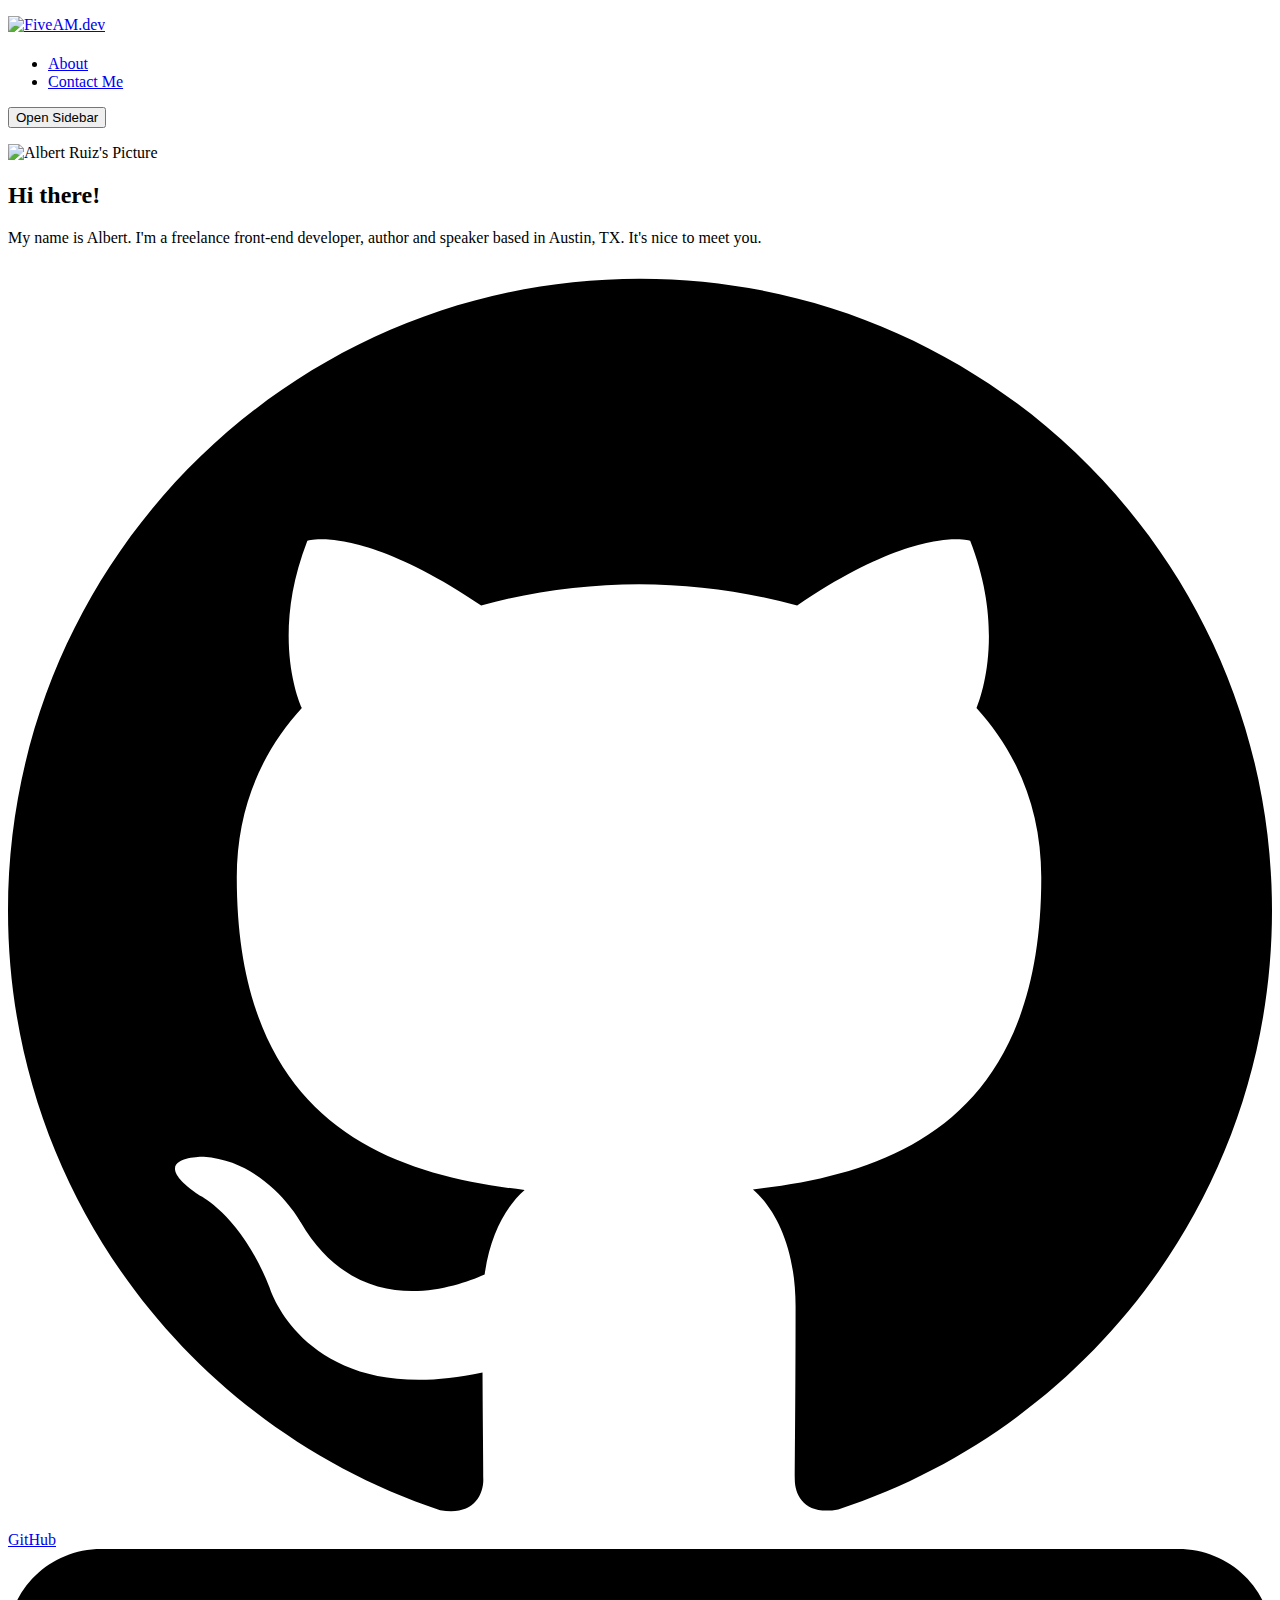
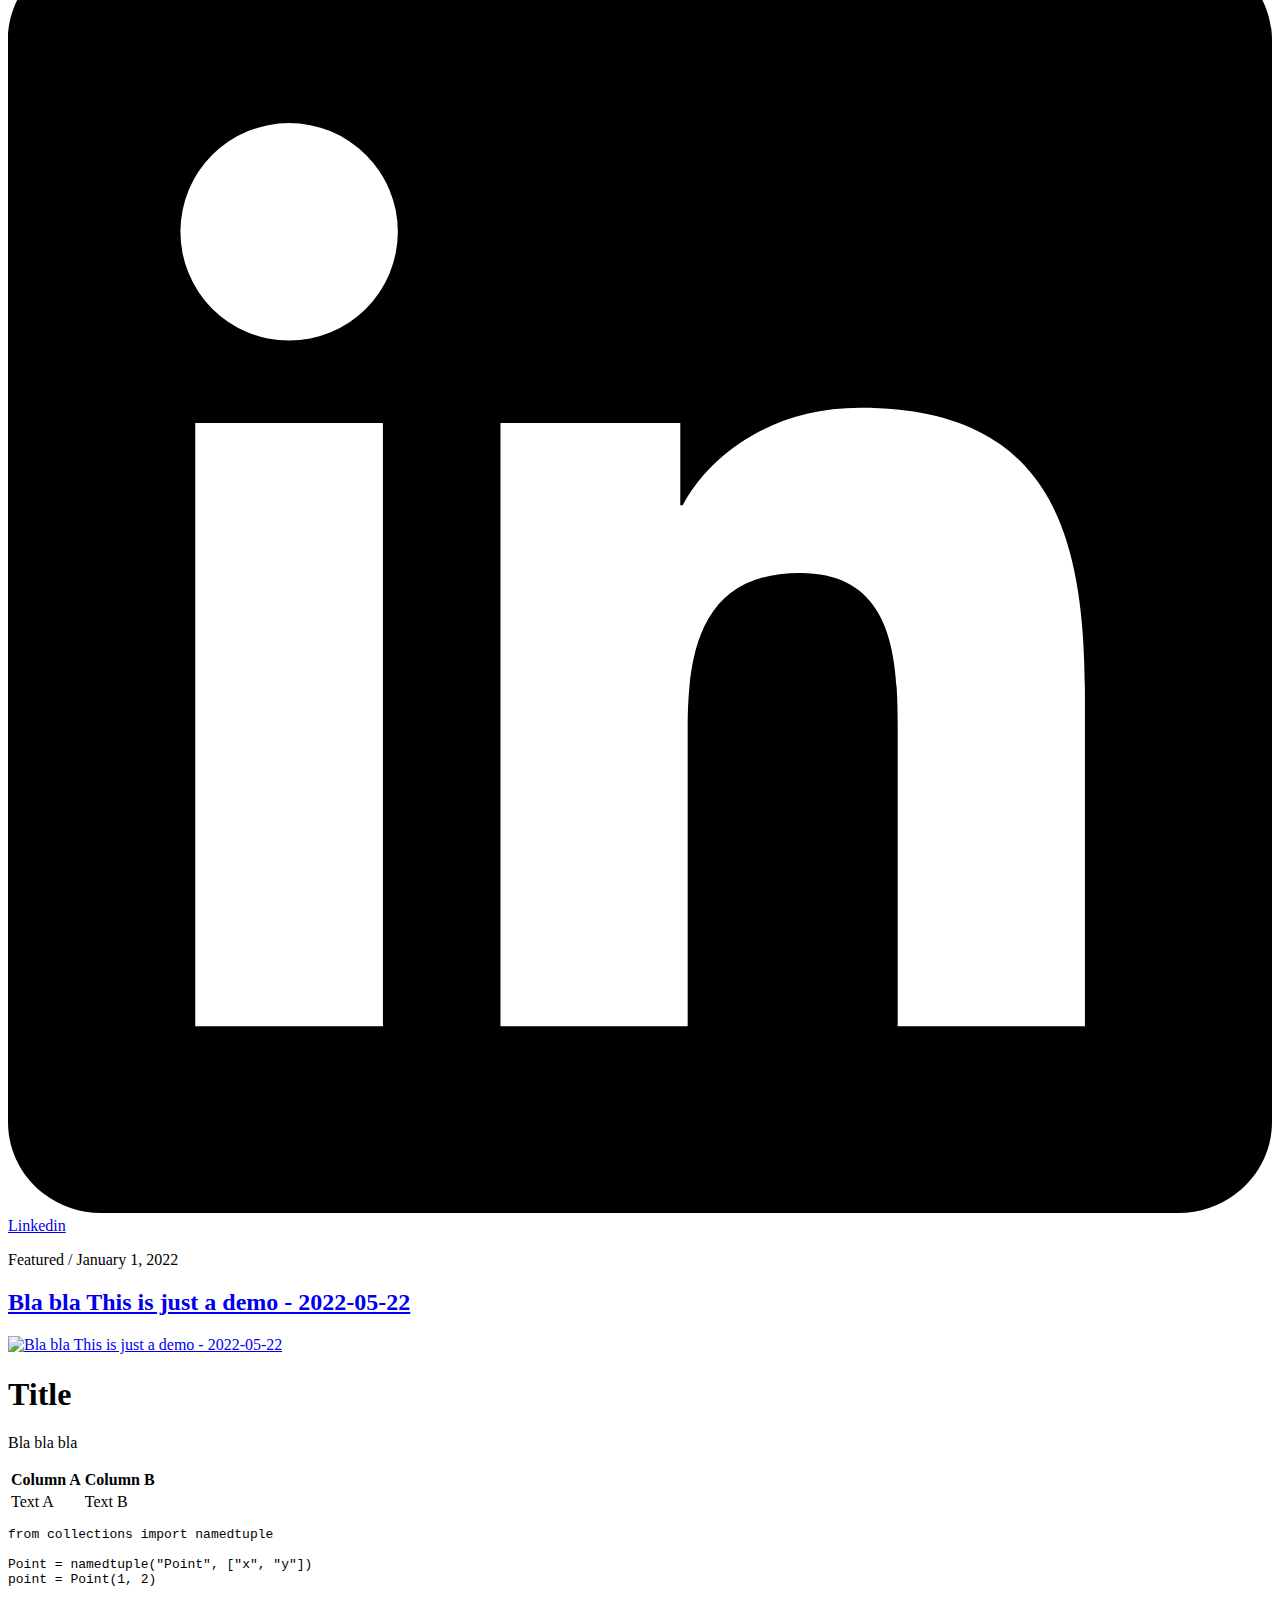
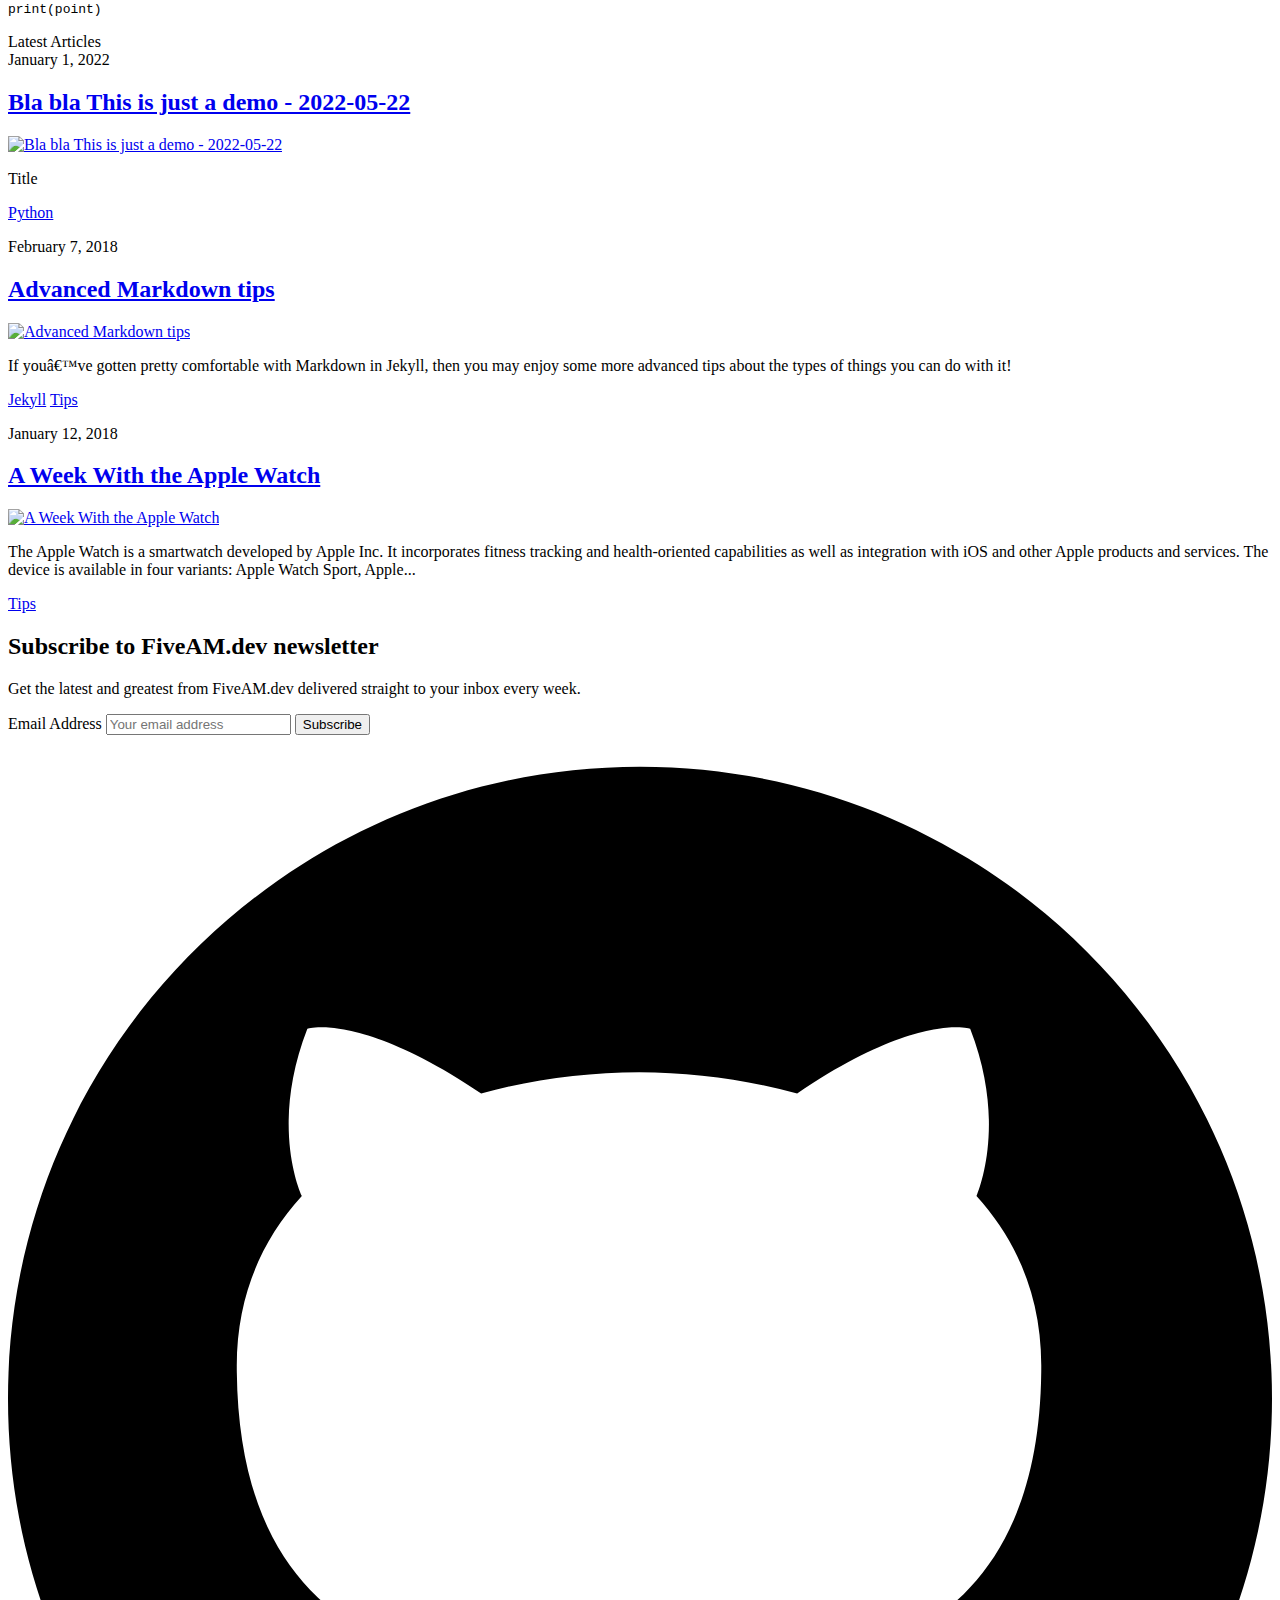
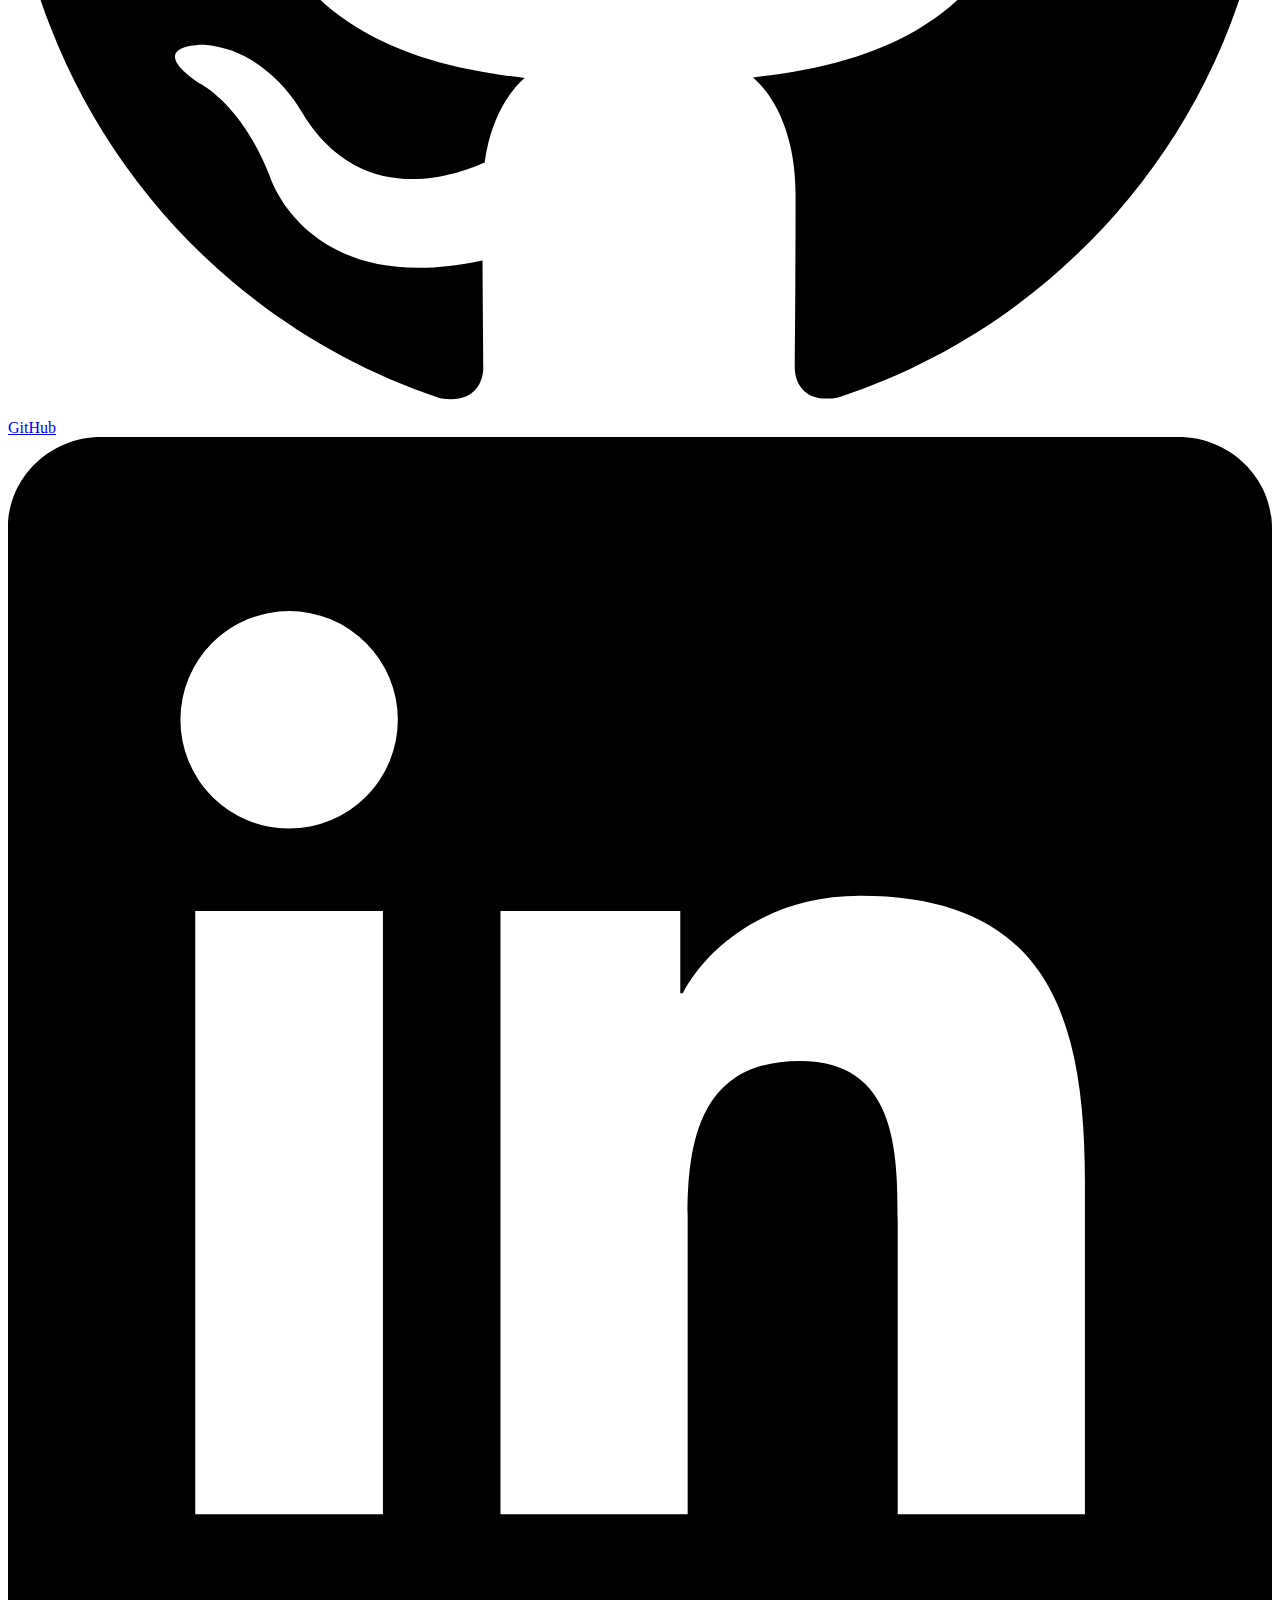
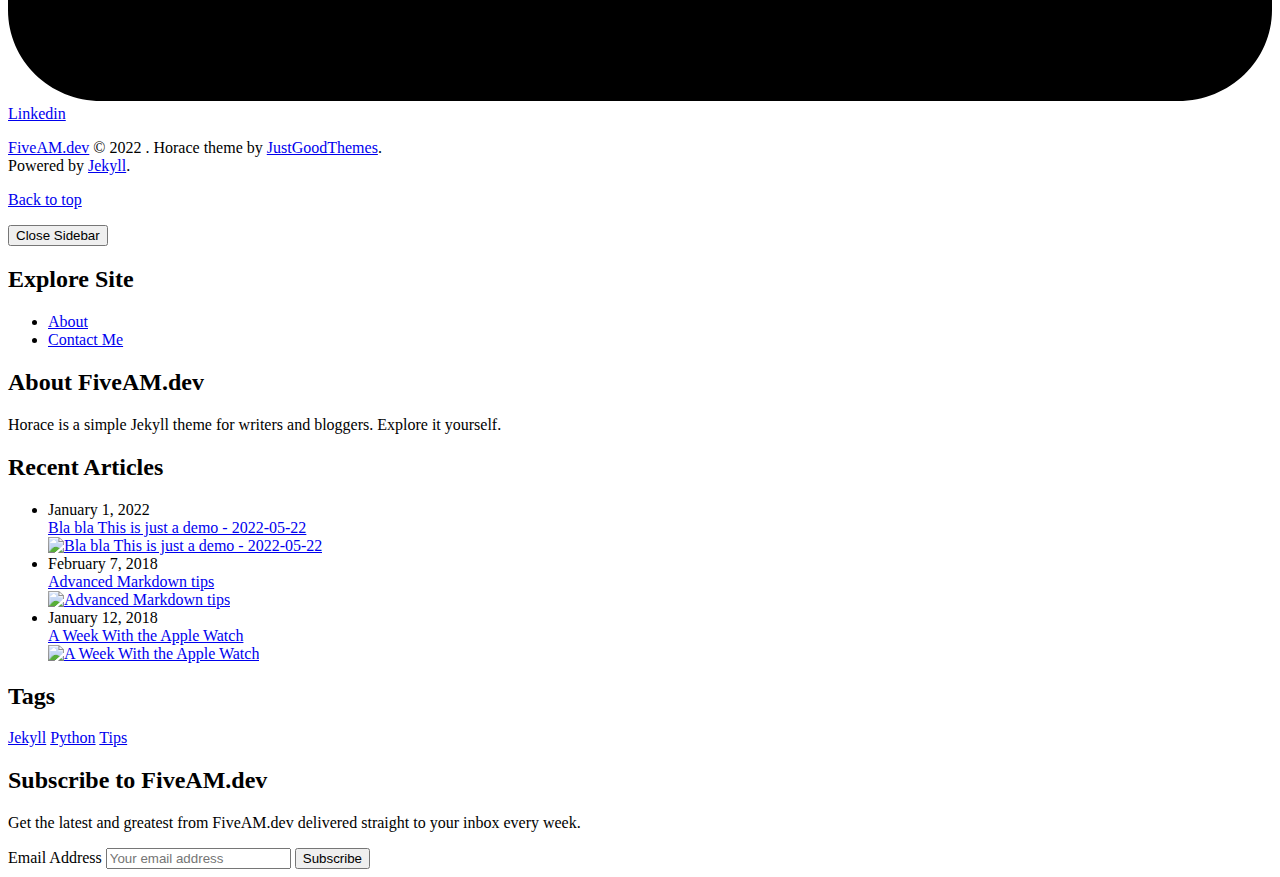
==== index.html @ 67acd9a1 "Init" ====
<!DOCTYPE html>
<html lang="en">
<head>
  <meta name="generator" content="HTML Tidy for HTML5 for Linux version 5.6.0">
  <meta charset="iso-8859-1">
  <meta http-equiv="X-UA-Compatible" content="IE=edge">
  <meta name="viewport" content="width=device-width, initial-scale=1">
  <!-- Begin Jekyll SEO tag v2.8.0 -->
  <title>Home | FiveAM.dev</title>
  <meta name="generator" content="Jekyll v4.2.2">
  <meta property="og:title" content="Home">
  <meta name="author" content="Albert Ruiz">
  <meta property="og:locale" content="en_US">
  <meta name="description" content=
  "Horace is a simple Jekyll theme for writers and bloggers. Explore it yourself.">
  <meta property="og:description" content=
  "Horace is a simple Jekyll theme for writers and bloggers. Explore it yourself.">
  <meta property="og:site_name" content="FiveAM.dev">
  <meta property="og:type" content="website">
  <meta name="twitter:card" content="summary">
  <meta property="twitter:title" content="Home">
  <script type="application/ld+json">
  {"@context":"https://schema.org","@type":"WebSite","author":{"@type":"Person","name":"Albert Ruiz"},"description":"Horace is a simple Jekyll theme for writers and bloggers. Explore it yourself.","headline":"Home","name":"FiveAM.dev","publisher":{"@type":"Organization","logo":{"@type":"ImageObject","url":"/https://albert-rz.github.io/fiveam.dev/assets/images/logo.png"},"name":"Albert Ruiz"},"url":"/https://albert-rz.github.io/fiveam.dev/"}
  </script><!-- End Jekyll SEO tag -->
  <!-- Site Favicon -->
  <link rel="shortcut icon" href=
  "/https://albert-rz.github.io/fiveam.dev/assets/images/favicon.ico" type="image/png">
  <!-- Font Embed Code -->
  <link rel="preconnect" href="https://fonts.googleapis.com">
  <link rel="preconnect" href="https://fonts.gstatic.com" crossorigin="">
  <link href=
  "https://fonts.googleapis.com/css2?family=Karla:ital,wght@0,400;0,700;1,400;1,700&display=swap"
  rel="stylesheet"><!-- CSS Styles -->
  <link href="https://albert-rz.github.io/fiveam.dev//assets/css/style.css" rel="stylesheet">
</head>
<body class="layout-default">
  <div id="page" class="site">
    <div class="hero-wrap">
      <div class="hero-wrap-bg" style=
      "background-image: url(https://albert-rz.github.io/fiveam.dev//assets/images/bc_1.jpg)">
      </div>
      <header id="masthead" class="site-header outer">
        <div class="site-header-inside">
          <div class="site-branding">
            <p class="site-logo"><a href="https://albert-rz.github.io/fiveam.dev//" rel=
            "home"><img src="https://albert-rz.github.io/fiveam.dev//assets/images/logo.png" alt=
            "FiveAM.dev"></a></p>
            <h1 class="site-title screen-reader-text"><a href=
            "https://albert-rz.github.io/fiveam.dev/" rel="home"></a></h1>
          </div><!-- .site-branding -->
          <nav id="main-navigation" class="site-navigation" aria-label="Primary Navigation">
            <ul class="menu">
              <li class="menu-item">
                <a href="/about/">About</a>
              </li>
              <li class="menu-item">
                <a href="/contact/">Contact Me</a>
              </li>
            </ul><button id="sidebar-show" class="sidebar-toggle btn-icon"><span class=
            "screen-reader-text">Open Sidebar</span><span class="icon-more" aria-hidden=
            "true"></span></button>
          </nav><!-- .site-navigation -->
        </div><!-- .site-header-inside -->
      </header><!-- .site-header -->
      <section class="hero outer fadeInDown delay_075s">
        <div class="inner">
          <p class="hero-avatar"><img src=
          "https://albert-rz.github.io/fiveam.dev//assets/images/authorimage.jpg" alt=
          "Albert Ruiz&#39;s Picture" class="avatar"></p>
          <h2 class="hero-title">Hi there!</h2>
          <p class="hero-description">My name is Albert. I&#39;m a freelance front-end developer,
          author and speaker based in Austin, TX. It&#39;s nice to meet you.</p>
          <p class="social-links"><a href="https://github.com/username" class=
          "btn btn-icon btn-secondary" target="_blank" rel="noopener"><svg viewbox="0 0 24 24"
          xmlns="http://www.w3.org/2000/svg">
          <title>GitHub icon</title>
          <path d=
          "M12 .297c-6.63 0-12 5.373-12 12 0 5.303 3.438 9.8 8.205 11.385.6.113.82-.258.82-.577 0-.285-.01-1.04-.015-2.04-3.338.724-4.042-1.61-4.042-1.61C4.422 18.07 3.633 17.7 3.633 17.7c-1.087-.744.084-.729.084-.729 1.205.084 1.838 1.236 1.838 1.236 1.07 1.835 2.809 1.305 3.495.998.108-.776.417-1.305.76-1.605-2.665-.3-5.466-1.332-5.466-5.93 0-1.31.465-2.38 1.235-3.22-.135-.303-.54-1.523.105-3.176 0 0 1.005-.322 3.3 1.23.96-.267 1.98-.399 3-.405 1.02.006 2.04.138 3 .405 2.28-1.552 3.285-1.23 3.285-1.23.645 1.653.24 2.873.12 3.176.765.84 1.23 1.91 1.23 3.22 0 4.61-2.805 5.625-5.475 5.92.42.36.81 1.096.81 2.22 0 1.606-.015 2.896-.015 3.286 0 .315.21.69.825.57C20.565 22.092 24 17.592 24 12.297c0-6.627-5.373-12-12-12"></path>
          </svg> <span class="screen-reader-text">GitHub</span></a> <a href=
          "https://www.linkedin.com/in/username" class="btn btn-icon btn-secondary" target="_blank"
          rel="noopener"><svg viewbox="0 0 24 24" xmlns="http://www.w3.org/2000/svg">
          <title>LinkedIn icon</title>
          <path d=
          "M20.447 20.452h-3.554v-5.569c0-1.328-.027-3.037-1.852-3.037-1.853 0-2.136 1.445-2.136 2.939v5.667H9.351V9h3.414v1.561h.046c.477-.9 1.637-1.85 3.37-1.85 3.601 0 4.267 2.37 4.267 5.455v6.286zM5.337 7.433a2.062 2.062 0 01-2.063-2.065 2.064 2.064 0 112.063 2.065zm1.782 13.019H3.555V9h3.564v11.452zM22.225 0H1.771C.792 0 0 .774 0 1.729v20.542C0 23.227.792 24 1.771 24h20.451C23.2 24 24 23.227 24 22.271V1.729C24 .774 23.2 0 22.222 0h.003z"></path>
          </svg> <span class="screen-reader-text">Linkedin</span></a></p>
        </div><!-- .inner -->
      </section><!-- .hero -->
    </div><!-- .hero-wrap -->
    <!-- Featured-->
    <div class="featured-posts outer">
      <article class="post-featured inner">
        <header class="post-header">
          <div class="post-meta">
            <span class="featured-badge">Featured</span> / <time class="published" datetime=
            "2022-01-01">January 1, 2022</time>
          </div><!-- .post-meta -->
          <h2 class="post-title"><a href=
          "https://albert-rz.github.io/fiveam.dev//test-jupytext-post" rel="bookmark">Bla bla This
          is just a demo - 2022-05-22</a></h2>
        </header><!-- .post-header -->
        <a href="/https://albert-rz.github.io/fiveam.dev/test-jupytext-post" class=
        "post-thumbnail"><img src=
        "https://albert-rz.github.io/fiveam.dev//assets/images/posts/2018/12.jpg" alt=
        "Bla bla This is just a demo - 2022-05-22"></a>
        <div class="post-content">
          <p></p>
          <h1 id="title">Title</h1>
          <p>Bla bla bla</p>
          <table>
            <thead>
              <tr>
                <th>Column A</th>
                <th>Column B</th>
              </tr>
            </thead>
            <tbody>
              <tr>
                <td>Text A</td>
                <td>Text B</td>
              </tr>
            </tbody>
          </table>
          <div class="language-python highlighter-rouge">
            <div class="highlight">
              <pre class="highlight"><code><span class="kn">from</span> <span class=
              "nn">collections</span> <span class="kn">import</span> <span class=
              "n">namedtuple</span>

<span class="n">Point</span> <span class="o">=</span> <span class="n">namedtuple</span><span class=
"p">(</span><span class="s">&quot;Point&quot;</span><span class="p">,</span> <span class=
"p">[</span><span class="s">&quot;x&quot;</span><span class="p">,</span> <span class=
"s">&quot;y&quot;</span><span class="p">])</span>
<span class="n">point</span> <span class="o">=</span> <span class="n">Point</span><span class=
"p">(</span><span class="mi">1</span><span class="p">,</span> <span class="mi">2</span><span class=
"p">)</span>

<span class="k">print</span><span class="p">(</span><span class="n">point</span><span class=
"p">)</span>
</code></pre>
            </div>
          </div>
          <p></p>
        </div><!-- .post-content -->
      </article><!-- .post -->
    </div><!-- Posts Index -->
    <div class="outer">
      <div class="post-feed-title inner">
        Latest Articles
      </div>
      <div class="post-feed inner-wide">
        <article class="post">
          <header class="post-header">
            <div class="post-meta">
              <time class="published" datetime="2022-01-01">January 1, 2022</time>
            </div><!-- .post-meta -->
            <h2 class="post-title"><a href=
            "/https://albert-rz.github.io/fiveam.dev/test-jupytext-post" rel="bookmark">Bla bla
            This is just a demo - 2022-05-22</a></h2>
          </header><!-- .post-header -->
           <a class="post-thumbnail" href="/test-jupytext-post"><img src=
          "/https://albert-rz.github.io/fiveam.dev/assets/images/posts/2018/12_thumbnail.jpg" alt=
          "Bla bla This is just a demo - 2022-05-22"></a>
          <div class="post-content">
            <p>Title</p>
            <p class="post-tags"><a href=
            'https://albert-rz.github.io/fiveam.dev//tag/python/'>Python</a></p>
          </div><!-- .post-content -->
        </article><!-- .post -->
        <article class="post">
          <header class="post-header">
            <div class="post-meta">
              <time class="published" datetime="2018-02-07">February 7, 2018</time>
            </div><!-- .post-meta -->
            <h2 class="post-title"><a href=
            "/https://albert-rz.github.io/fiveam.dev/advanced-markdown-tips" rel=
            "bookmark">Advanced Markdown tips</a></h2>
          </header><!-- .post-header -->
           <a class="post-thumbnail" href="/advanced-markdown-tips"><img src=
          "/https://albert-rz.github.io/fiveam.dev/assets/images/posts/2018/7_thumbnail.jpg" alt=
          "Advanced Markdown tips"></a>
          <div class="post-content">
            <p>If you�&#8364;&#8482;ve gotten pretty comfortable with Markdown in Jekyll, then you
            may enjoy some more advanced tips about the types of things you can do with it!</p>
            <p class="post-tags"><a href=
            'https://albert-rz.github.io/fiveam.dev//tag/jekyll/'>Jekyll</a> <a href=
            'https://albert-rz.github.io/fiveam.dev//tag/tips/'>Tips</a></p>
          </div><!-- .post-content -->
        </article><!-- .post -->
        <article class="post">
          <header class="post-header">
            <div class="post-meta">
              <time class="published" datetime="2018-01-12">January 12, 2018</time>
            </div><!-- .post-meta -->
            <h2 class="post-title"><a href=
            "/https://albert-rz.github.io/fiveam.dev/a-week-with-the-apple-watch" rel="bookmark">A
            Week With the Apple Watch</a></h2>
          </header><!-- .post-header -->
           <a class="post-thumbnail" href="/a-week-with-the-apple-watch"><img src=
          "/https://albert-rz.github.io/fiveam.dev/assets/images/posts/2018/12_thumbnail.jpg" alt=
          "A Week With the Apple Watch"></a>
          <div class="post-content">
            <p>The Apple Watch is a smartwatch developed by Apple Inc. It incorporates fitness
            tracking and health-oriented capabilities as well as integration with iOS and other
            Apple products and services. The device is available in four variants: Apple Watch
            Sport, Apple...</p>
            <p class="post-tags"><a href=
            'https://albert-rz.github.io/fiveam.dev//tag/tips/'>Tips</a></p>
          </div><!-- .post-content -->
        </article><!-- .post -->
      </div>
    </div><!-- Pagination-->
    <section class="newsletter-box inner-wide">
      <div class="inner">
        <h2 class="newsletter-box-title">Subscribe to FiveAM.dev newsletter</h2>
        <p>Get the latest and greatest from FiveAM.dev delivered straight to your inbox every
        week.</p><!-- Begin MailChimp Signup Form -->
        <div id="mc_embed_signup">
          <form action=
          "//justgoodthemes.us3.list-manage.com/subscribe/post?u=78f1bab16028354caeb23aecd&amp;id=4a7330d117"
          method="post" id="mc-embedded-subscribe-form" name="mc-embedded-subscribe-form" class=
          "validate gh-subscribe-form" target="_blank" novalidate="">
            <label for="mce-EMAIL" class="screen-reader-text">Email Address</label> <input type=
            "email" value="" name="EMAIL" class="required email subscribe-email" id="mce-EMAIL"
            placeholder="Your email address"> <input type="submit" value="Subscribe" name=
            "subscribe" id="mc-embedded-subscribe" class="button">
          </form>
        </div><!--End mc_embed_signup-->
      </div><!-- .inner -->
    </section><!-- .widget -->
    <footer id="colophon" class="site-footer outer">
      <div class="site-footer-inside">
        <p class="social-links"><a href="https://github.com/username" class=
        "btn btn-icon btn-secondary" target="_blank" rel="noopener"><svg viewbox="0 0 24 24" xmlns=
        "http://www.w3.org/2000/svg">
        <title>GitHub icon</title>
        <path d=
        "M12 .297c-6.63 0-12 5.373-12 12 0 5.303 3.438 9.8 8.205 11.385.6.113.82-.258.82-.577 0-.285-.01-1.04-.015-2.04-3.338.724-4.042-1.61-4.042-1.61C4.422 18.07 3.633 17.7 3.633 17.7c-1.087-.744.084-.729.084-.729 1.205.084 1.838 1.236 1.838 1.236 1.07 1.835 2.809 1.305 3.495.998.108-.776.417-1.305.76-1.605-2.665-.3-5.466-1.332-5.466-5.93 0-1.31.465-2.38 1.235-3.22-.135-.303-.54-1.523.105-3.176 0 0 1.005-.322 3.3 1.23.96-.267 1.98-.399 3-.405 1.02.006 2.04.138 3 .405 2.28-1.552 3.285-1.23 3.285-1.23.645 1.653.24 2.873.12 3.176.765.84 1.23 1.91 1.23 3.22 0 4.61-2.805 5.625-5.475 5.92.42.36.81 1.096.81 2.22 0 1.606-.015 2.896-.015 3.286 0 .315.21.69.825.57C20.565 22.092 24 17.592 24 12.297c0-6.627-5.373-12-12-12"></path>
        </svg> <span class="screen-reader-text">GitHub</span></a> <a href=
        "https://www.linkedin.com/in/username" class="btn btn-icon btn-secondary" target="_blank"
        rel="noopener"><svg viewbox="0 0 24 24" xmlns="http://www.w3.org/2000/svg">
        <title>LinkedIn icon</title>
        <path d=
        "M20.447 20.452h-3.554v-5.569c0-1.328-.027-3.037-1.852-3.037-1.853 0-2.136 1.445-2.136 2.939v5.667H9.351V9h3.414v1.561h.046c.477-.9 1.637-1.85 3.37-1.85 3.601 0 4.267 2.37 4.267 5.455v6.286zM5.337 7.433a2.062 2.062 0 01-2.063-2.065 2.064 2.064 0 112.063 2.065zm1.782 13.019H3.555V9h3.564v11.452zM22.225 0H1.771C.792 0 0 .774 0 1.729v20.542C0 23.227.792 24 1.771 24h20.451C23.2 24 24 23.227 24 22.271V1.729C24 .774 23.2 0 22.222 0h.003z"></path>
        </svg> <span class="screen-reader-text">Linkedin</span></a></p>
        <p class="site-info"><a href="#">FiveAM.dev</a> � 2022 . Horace theme by <a target="_blank"
        href="https://justgoodthemes.com/">JustGoodThemes</a>.<br>
        Powered by <a target="_blank" href="https://jekyllrb.com/">Jekyll</a>.</p>
        <p class="back-to-top"><a id="top-button" class="top-button" href="#page"><span class=
        "icon-arrow-up" aria-hidden="true"></span> <span class="screen-reader-text">Back to
        top</span></a></p>
      </div><!-- .site-footer-inside -->
    </footer><!-- .site-footer -->
  </div><!-- .site -->
  <div id="site-overlay" class="site-overlay"></div>
  <aside id="sidebar" class="sidebar">
    <div class="sidebar-scrollable">
      <div class="sidebar-inside">
        <button id="sidebar-hide" class="sidebar-toggle btn-icon"><span class=
        "screen-reader-text">Close Sidebar</span><span aria-hidden="true" class=
        "icon-close"></span></button>
        <nav id="sidebar-navigation" class="widget site-navigation">
          <h2 class="widget-title">Explore Site</h2>
          <ul class="menu">
            <li class="menu-item">
              <a href="/about/">About</a>
            </li>
            <li class="menu-item">
              <a href="/contact/">Contact Me</a>
            </li>
          </ul>
        </nav>
        <section class="widget widget-text">
          <h2 class="widget-title">About FiveAM.dev</h2>
          <p>Horace is a simple Jekyll theme for writers and bloggers. Explore it yourself.</p>
        </section>
        <section class="widget widget-recent-posts">
          <h2 class="widget-title">Recent Articles</h2>
          <ul>
            <li>
              <div class="post-header">
                <div class="post-meta">
                  <time class="published" datetime="??">January 1, 2022</time>
                </div>
                <div class="post-title">
                  <a href="/https://albert-rz.github.io/fiveam.dev/test-jupytext-post">Bla bla This
                  is just a demo - 2022-05-22</a>
                </div>
              </div><a class="post-thumbnail" href="/test-jupytext-post"><img src=
              "/https://albert-rz.github.io/fiveam.dev/assets/images/posts/2018/12_thumbnail.jpg"
              alt="Bla bla This is just a demo - 2022-05-22"></a>
            </li>
            <li>
              <div class="post-header">
                <div class="post-meta">
                  <time class="published" datetime="??">February 7, 2018</time>
                </div>
                <div class="post-title">
                  <a href="/https://albert-rz.github.io/fiveam.dev/advanced-markdown-tips">Advanced
                  Markdown tips</a>
                </div>
              </div><a class="post-thumbnail" href="/advanced-markdown-tips"><img src=
              "/https://albert-rz.github.io/fiveam.dev/assets/images/posts/2018/7_thumbnail.jpg"
              alt="Advanced Markdown tips"></a>
            </li>
            <li>
              <div class="post-header">
                <div class="post-meta">
                  <time class="published" datetime="??">January 12, 2018</time>
                </div>
                <div class="post-title">
                  <a href="/https://albert-rz.github.io/fiveam.dev/a-week-with-the-apple-watch">A
                  Week With the Apple Watch</a>
                </div>
              </div><a class="post-thumbnail" href="/a-week-with-the-apple-watch"><img src=
              "/https://albert-rz.github.io/fiveam.dev/assets/images/posts/2018/12_thumbnail.jpg"
              alt="A Week With the Apple Watch"></a>
            </li>
          </ul>
        </section><!-- Create a sorted array of tags -->
        <section class="widget widget-tagcloud">
          <h2 class="widget-title">Tags</h2>
          <div class="tagcloud">
            <a href='tag/jekyll/'>Jekyll</a> <a href='tag/python/'>Python</a> <a href=
            'tag/tips/'>Tips</a>
          </div>
        </section>
        <section class="widget widget-newsletter">
          <div class="inner">
            <h2 class="widget-title">Subscribe to FiveAM.dev</h2>
            <p>Get the latest and greatest from FiveAM.dev delivered straight to your inbox every
            week.</p><!-- Begin MailChimp Signup Form -->
            <div id="mc_embed_signup">
              <form action=
              "//justgoodthemes.us3.list-manage.com/subscribe/post?u=78f1bab16028354caeb23aecd&amp;id=4a7330d117"
              method="post" id="mc-embedded-subscribe-form" name="mc-embedded-subscribe-form"
              class="validate gh-subscribe-form" target="_blank" novalidate="">
                <label for="mce-EMAIL" class="screen-reader-text">Email Address</label>
                <input type="email" value="" name="EMAIL" class="required email subscribe-email"
                id="mce-EMAIL" placeholder="Your email address"> <input type="submit" value=
                "Subscribe" name="subscribe" id="mc-embedded-subscribe" class="button">
              </form>
            </div>
          </div>
        </section>
      </div><!-- .sidebar-inside -->
    </div><!-- .sidebar-scrollable -->
  </aside><!-- .sidebar -->
  <!-- Javascript Assets -->
  <script src="https://albert-rz.github.io/fiveam.dev//assets/js/jquery-3.4.1.min.js"></script> 
  <script src="https://albert-rz.github.io/fiveam.dev//assets/js/plugins.js"></script> 
  <script src="https://albert-rz.github.io/fiveam.dev//assets/js/custom.js"></script>
</body>
</html>
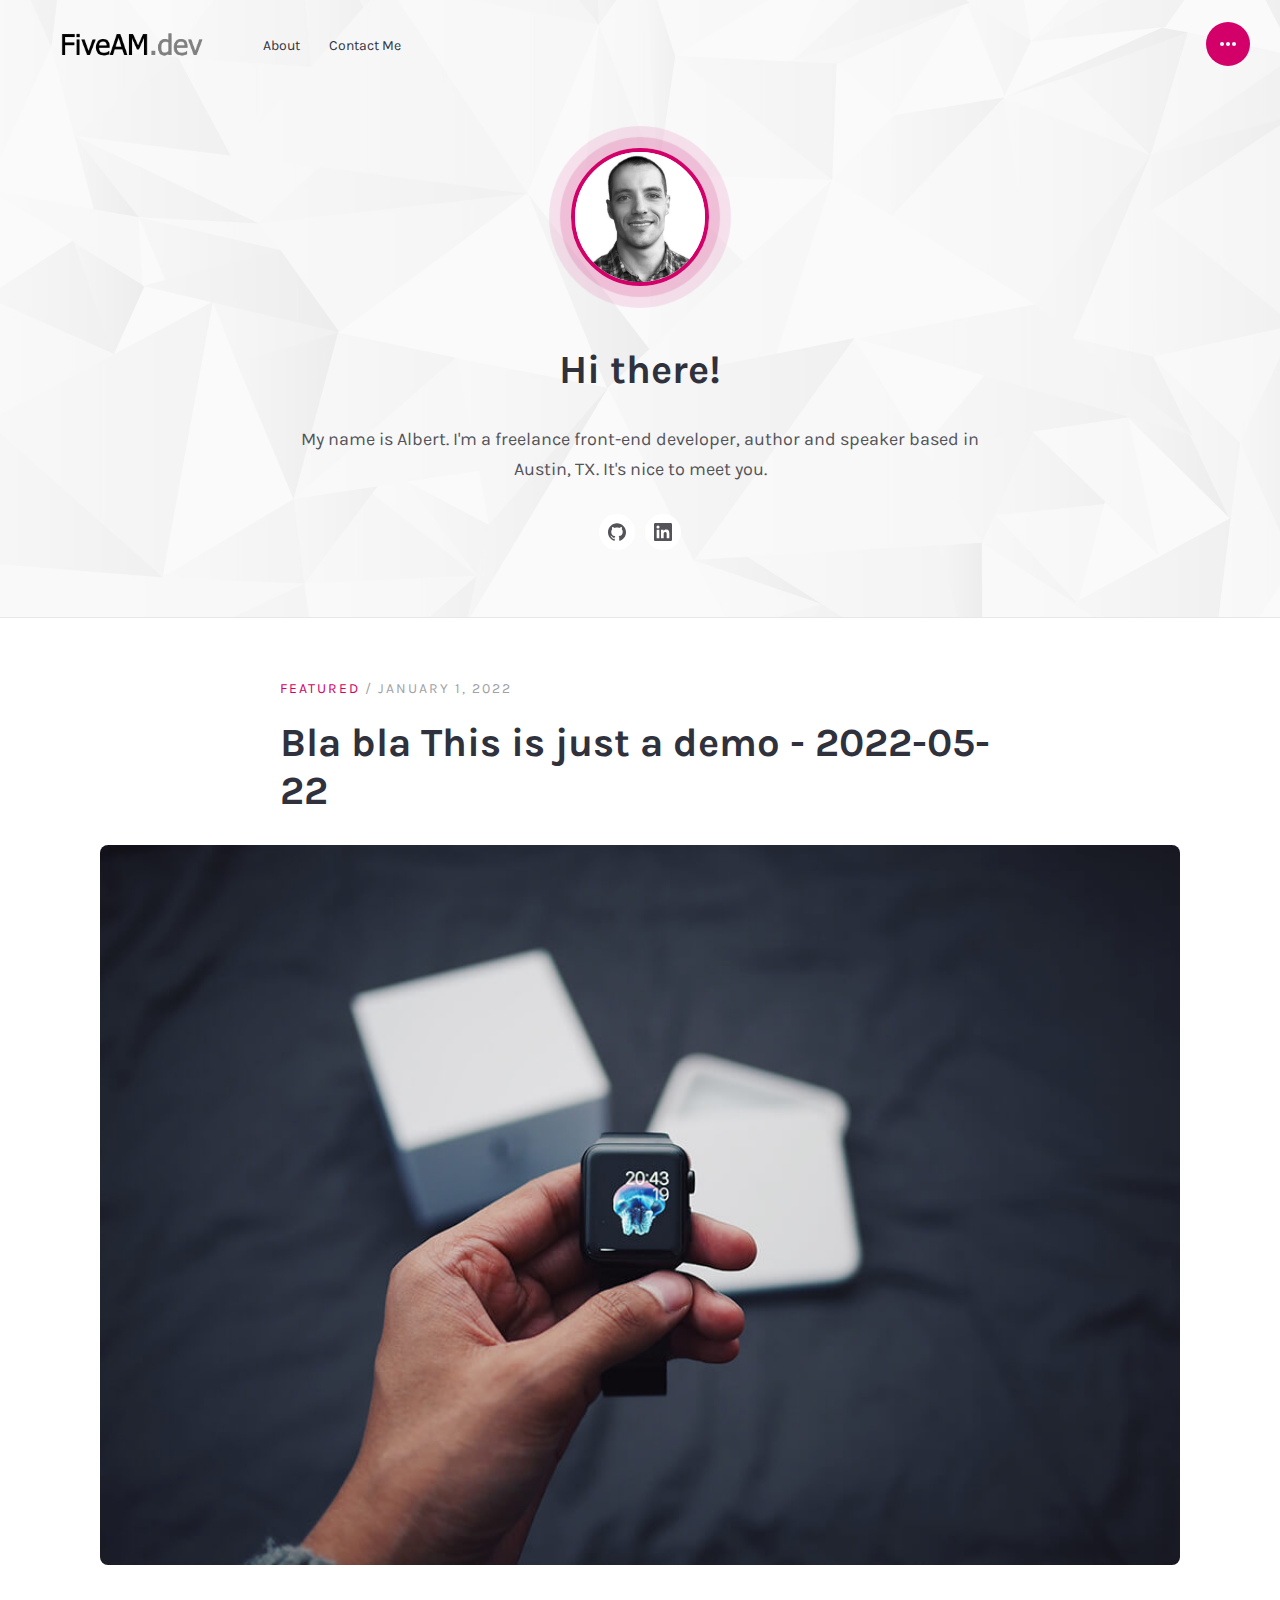
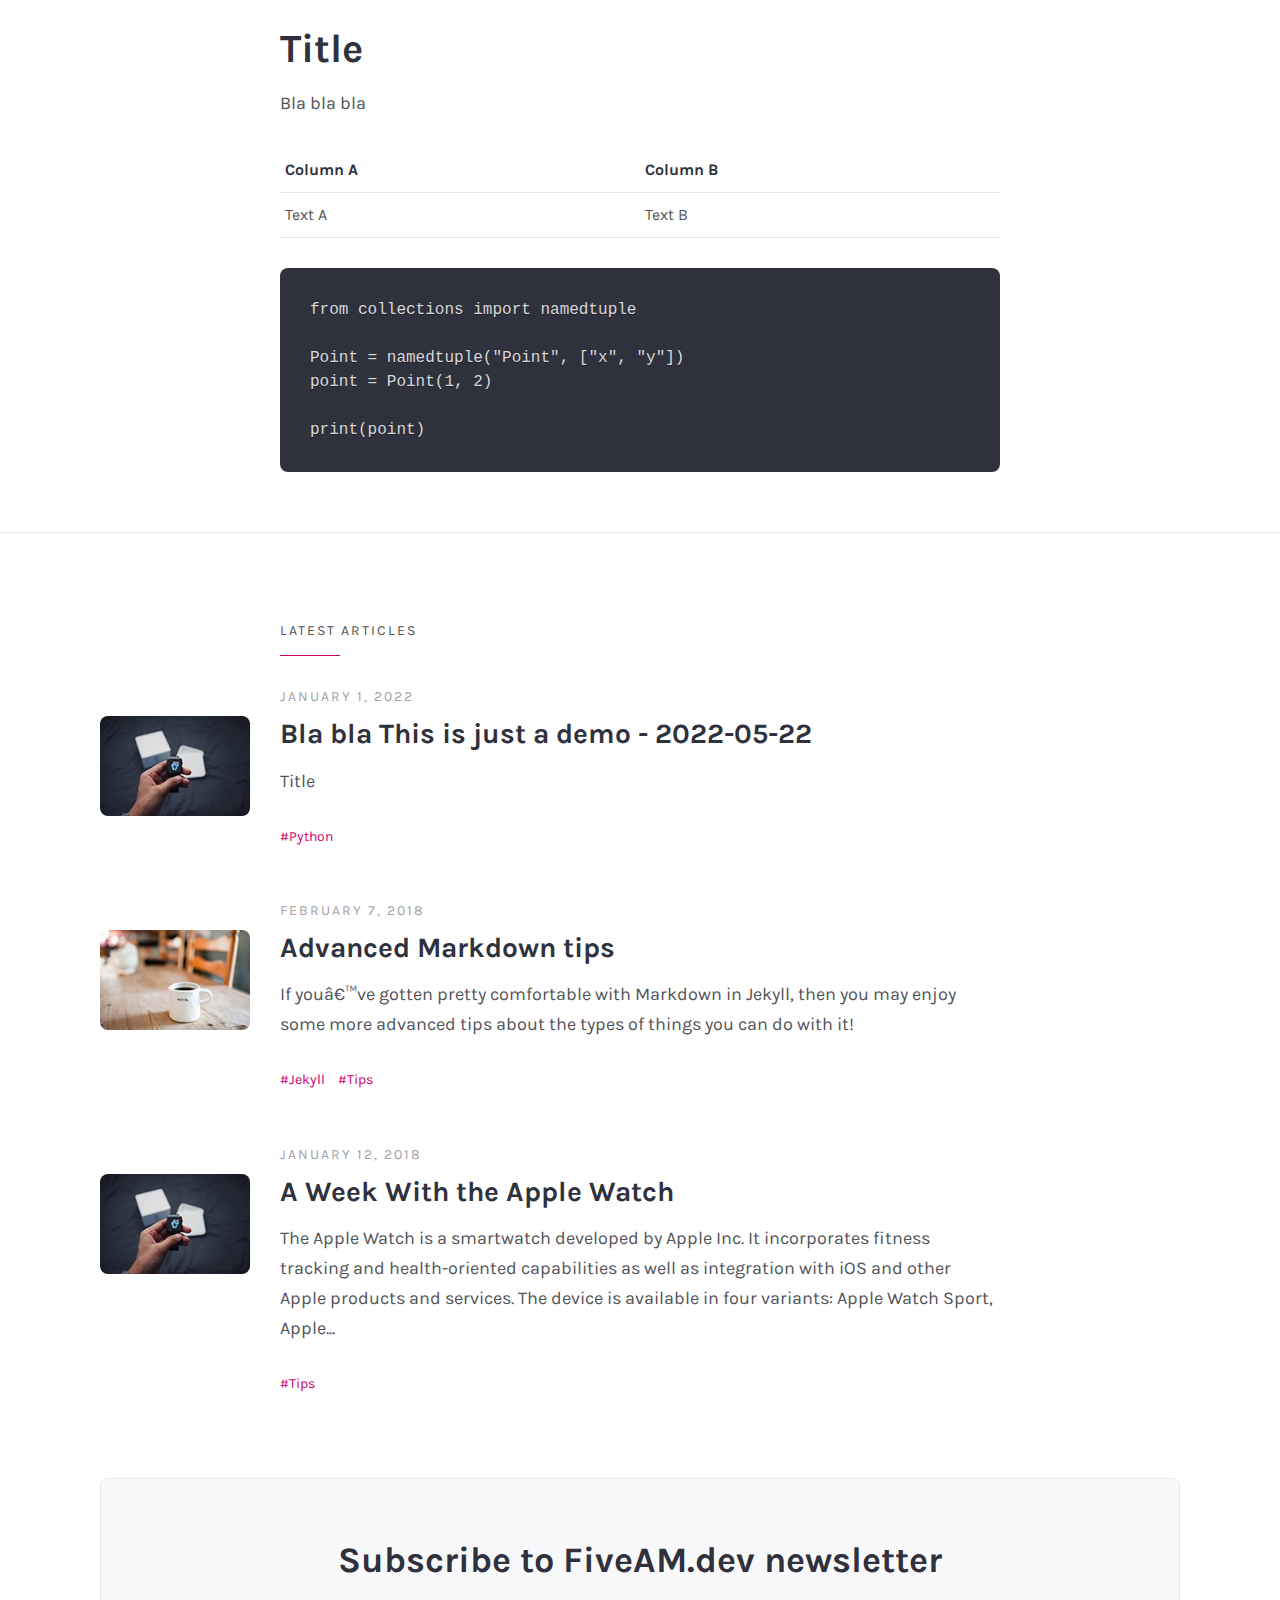
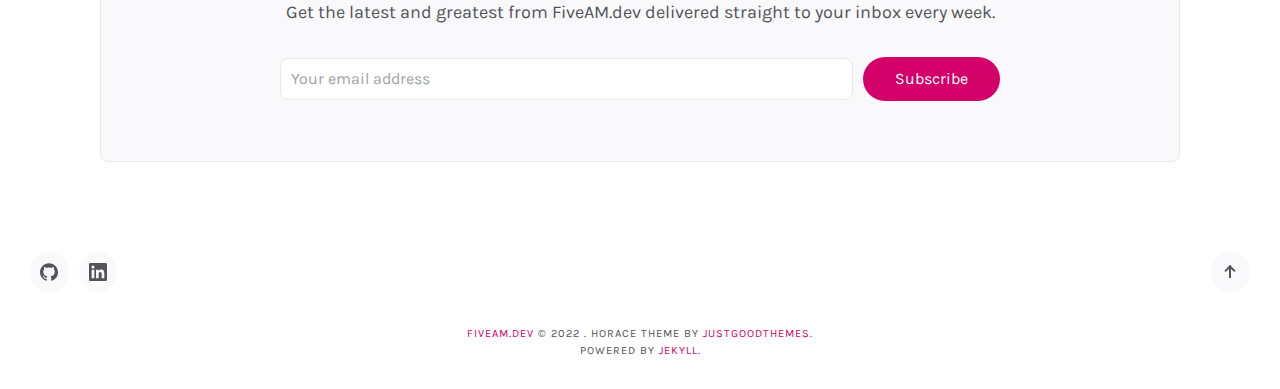
==== commit efb2a08d: "Init" ====
--- a/index.html
+++ b/index.html
@@ -20,33 +20,28 @@
   <meta name="twitter:card" content="summary">
   <meta property="twitter:title" content="Home">
   <script type="application/ld+json">
-  {"@context":"https://schema.org","@type":"WebSite","author":{"@type":"Person","name":"Albert Ruiz"},"description":"Horace is a simple Jekyll theme for writers and bloggers. Explore it yourself.","headline":"Home","name":"FiveAM.dev","publisher":{"@type":"Organization","logo":{"@type":"ImageObject","url":"/https://albert-rz.github.io/fiveam.dev/assets/images/logo.png"},"name":"Albert Ruiz"},"url":"/https://albert-rz.github.io/fiveam.dev/"}
+  {"@context":"https://schema.org","@type":"WebSite","author":{"@type":"Person","name":"Albert Ruiz"},"description":"Horace is a simple Jekyll theme for writers and bloggers. Explore it yourself.","headline":"Home","name":"FiveAM.dev","publisher":{"@type":"Organization","logo":{"@type":"ImageObject","url":"/assets/images/logo.png"},"name":"Albert Ruiz"},"url":"/"}
   </script><!-- End Jekyll SEO tag -->
   <!-- Site Favicon -->
-  <link rel="shortcut icon" href=
-  "/https://albert-rz.github.io/fiveam.dev/assets/images/favicon.ico" type="image/png">
+  <link rel="shortcut icon" href="/assets/images/favicon.ico" type="image/png">
   <!-- Font Embed Code -->
   <link rel="preconnect" href="https://fonts.googleapis.com">
   <link rel="preconnect" href="https://fonts.gstatic.com" crossorigin="">
   <link href=
   "https://fonts.googleapis.com/css2?family=Karla:ital,wght@0,400;0,700;1,400;1,700&display=swap"
   rel="stylesheet"><!-- CSS Styles -->
-  <link href="https://albert-rz.github.io/fiveam.dev//assets/css/style.css" rel="stylesheet">
+  <link href="/assets/css/style.css" rel="stylesheet">
 </head>
 <body class="layout-default">
   <div id="page" class="site">
     <div class="hero-wrap">
-      <div class="hero-wrap-bg" style=
-      "background-image: url(https://albert-rz.github.io/fiveam.dev//assets/images/bc_1.jpg)">
-      </div>
+      <div class="hero-wrap-bg" style="background-image: url(/assets/images/bc_1.jpg)"></div>
       <header id="masthead" class="site-header outer">
         <div class="site-header-inside">
           <div class="site-branding">
-            <p class="site-logo"><a href="https://albert-rz.github.io/fiveam.dev//" rel=
-            "home"><img src="https://albert-rz.github.io/fiveam.dev//assets/images/logo.png" alt=
+            <p class="site-logo"><a href="/" rel="home"><img src="/assets/images/logo.png" alt=
             "FiveAM.dev"></a></p>
-            <h1 class="site-title screen-reader-text"><a href=
-            "https://albert-rz.github.io/fiveam.dev/" rel="home"></a></h1>
+            <h1 class="site-title screen-reader-text"><a href="" rel="home"></a></h1>
           </div><!-- .site-branding -->
           <nav id="main-navigation" class="site-navigation" aria-label="Primary Navigation">
             <ul class="menu">
@@ -64,8 +59,7 @@
       </header><!-- .site-header -->
       <section class="hero outer fadeInDown delay_075s">
         <div class="inner">
-          <p class="hero-avatar"><img src=
-          "https://albert-rz.github.io/fiveam.dev//assets/images/authorimage.jpg" alt=
+          <p class="hero-avatar"><img src="/assets/images/authorimage.jpg" alt=
           "Albert Ruiz&#39;s Picture" class="avatar"></p>
           <h2 class="hero-title">Hi there!</h2>
           <p class="hero-description">My name is Albert. I&#39;m a freelance front-end developer,
@@ -94,14 +88,11 @@
             <span class="featured-badge">Featured</span> / <time class="published" datetime=
             "2022-01-01">January 1, 2022</time>
           </div><!-- .post-meta -->
-          <h2 class="post-title"><a href=
-          "https://albert-rz.github.io/fiveam.dev//test-jupytext-post" rel="bookmark">Bla bla This
-          is just a demo - 2022-05-22</a></h2>
+          <h2 class="post-title"><a href="/test-jupytext-post" rel="bookmark">Bla bla This is just
+          a demo - 2022-05-22</a></h2>
         </header><!-- .post-header -->
-        <a href="/https://albert-rz.github.io/fiveam.dev/test-jupytext-post" class=
-        "post-thumbnail"><img src=
-        "https://albert-rz.github.io/fiveam.dev//assets/images/posts/2018/12.jpg" alt=
-        "Bla bla This is just a demo - 2022-05-22"></a>
+        <a href="/test-jupytext-post" class="post-thumbnail"><img src=
+        "/assets/images/posts/2018/12.jpg" alt="Bla bla This is just a demo - 2022-05-22"></a>
         <div class="post-content">
           <p></p>
           <h1 id="title">Title</h1>
@@ -153,17 +144,15 @@
             <div class="post-meta">
               <time class="published" datetime="2022-01-01">January 1, 2022</time>
             </div><!-- .post-meta -->
-            <h2 class="post-title"><a href=
-            "/https://albert-rz.github.io/fiveam.dev/test-jupytext-post" rel="bookmark">Bla bla
-            This is just a demo - 2022-05-22</a></h2>
+            <h2 class="post-title"><a href="/test-jupytext-post" rel="bookmark">Bla bla This is
+            just a demo - 2022-05-22</a></h2>
           </header><!-- .post-header -->
            <a class="post-thumbnail" href="/test-jupytext-post"><img src=
-          "/https://albert-rz.github.io/fiveam.dev/assets/images/posts/2018/12_thumbnail.jpg" alt=
+          "/assets/images/posts/2018/12_thumbnail.jpg" alt=
           "Bla bla This is just a demo - 2022-05-22"></a>
           <div class="post-content">
             <p>Title</p>
-            <p class="post-tags"><a href=
-            'https://albert-rz.github.io/fiveam.dev//tag/python/'>Python</a></p>
+            <p class="post-tags"><a href='/tag/python/'>Python</a></p>
           </div><!-- .post-content -->
         </article><!-- .post -->
         <article class="post">
@@ -171,19 +160,16 @@
             <div class="post-meta">
               <time class="published" datetime="2018-02-07">February 7, 2018</time>
             </div><!-- .post-meta -->
-            <h2 class="post-title"><a href=
-            "/https://albert-rz.github.io/fiveam.dev/advanced-markdown-tips" rel=
-            "bookmark">Advanced Markdown tips</a></h2>
+            <h2 class="post-title"><a href="/advanced-markdown-tips" rel="bookmark">Advanced
+            Markdown tips</a></h2>
           </header><!-- .post-header -->
            <a class="post-thumbnail" href="/advanced-markdown-tips"><img src=
-          "/https://albert-rz.github.io/fiveam.dev/assets/images/posts/2018/7_thumbnail.jpg" alt=
-          "Advanced Markdown tips"></a>
+          "/assets/images/posts/2018/7_thumbnail.jpg" alt="Advanced Markdown tips"></a>
           <div class="post-content">
             <p>If you�&#8364;&#8482;ve gotten pretty comfortable with Markdown in Jekyll, then you
             may enjoy some more advanced tips about the types of things you can do with it!</p>
-            <p class="post-tags"><a href=
-            'https://albert-rz.github.io/fiveam.dev//tag/jekyll/'>Jekyll</a> <a href=
-            'https://albert-rz.github.io/fiveam.dev//tag/tips/'>Tips</a></p>
+            <p class="post-tags"><a href='/tag/jekyll/'>Jekyll</a> <a href=
+            '/tag/tips/'>Tips</a></p>
           </div><!-- .post-content -->
         </article><!-- .post -->
         <article class="post">
@@ -191,20 +177,17 @@
             <div class="post-meta">
               <time class="published" datetime="2018-01-12">January 12, 2018</time>
             </div><!-- .post-meta -->
-            <h2 class="post-title"><a href=
-            "/https://albert-rz.github.io/fiveam.dev/a-week-with-the-apple-watch" rel="bookmark">A
-            Week With the Apple Watch</a></h2>
+            <h2 class="post-title"><a href="/a-week-with-the-apple-watch" rel="bookmark">A Week
+            With the Apple Watch</a></h2>
           </header><!-- .post-header -->
            <a class="post-thumbnail" href="/a-week-with-the-apple-watch"><img src=
-          "/https://albert-rz.github.io/fiveam.dev/assets/images/posts/2018/12_thumbnail.jpg" alt=
-          "A Week With the Apple Watch"></a>
+          "/assets/images/posts/2018/12_thumbnail.jpg" alt="A Week With the Apple Watch"></a>
           <div class="post-content">
             <p>The Apple Watch is a smartwatch developed by Apple Inc. It incorporates fitness
             tracking and health-oriented capabilities as well as integration with iOS and other
             Apple products and services. The device is available in four variants: Apple Watch
             Sport, Apple...</p>
-            <p class="post-tags"><a href=
-            'https://albert-rz.github.io/fiveam.dev//tag/tips/'>Tips</a></p>
+            <p class="post-tags"><a href='/tag/tips/'>Tips</a></p>
           </div><!-- .post-content -->
         </article><!-- .post -->
       </div>
@@ -282,12 +265,11 @@
                   <time class="published" datetime="??">January 1, 2022</time>
                 </div>
                 <div class="post-title">
-                  <a href="/https://albert-rz.github.io/fiveam.dev/test-jupytext-post">Bla bla This
-                  is just a demo - 2022-05-22</a>
+                  <a href="/test-jupytext-post">Bla bla This is just a demo - 2022-05-22</a>
                 </div>
               </div><a class="post-thumbnail" href="/test-jupytext-post"><img src=
-              "/https://albert-rz.github.io/fiveam.dev/assets/images/posts/2018/12_thumbnail.jpg"
-              alt="Bla bla This is just a demo - 2022-05-22"></a>
+              "/assets/images/posts/2018/12_thumbnail.jpg" alt=
+              "Bla bla This is just a demo - 2022-05-22"></a>
             </li>
             <li>
               <div class="post-header">
@@ -295,12 +277,10 @@
                   <time class="published" datetime="??">February 7, 2018</time>
                 </div>
                 <div class="post-title">
-                  <a href="/https://albert-rz.github.io/fiveam.dev/advanced-markdown-tips">Advanced
-                  Markdown tips</a>
+                  <a href="/advanced-markdown-tips">Advanced Markdown tips</a>
                 </div>
               </div><a class="post-thumbnail" href="/advanced-markdown-tips"><img src=
-              "/https://albert-rz.github.io/fiveam.dev/assets/images/posts/2018/7_thumbnail.jpg"
-              alt="Advanced Markdown tips"></a>
+              "/assets/images/posts/2018/7_thumbnail.jpg" alt="Advanced Markdown tips"></a>
             </li>
             <li>
               <div class="post-header">
@@ -308,12 +288,10 @@
                   <time class="published" datetime="??">January 12, 2018</time>
                 </div>
                 <div class="post-title">
-                  <a href="/https://albert-rz.github.io/fiveam.dev/a-week-with-the-apple-watch">A
-                  Week With the Apple Watch</a>
+                  <a href="/a-week-with-the-apple-watch">A Week With the Apple Watch</a>
                 </div>
               </div><a class="post-thumbnail" href="/a-week-with-the-apple-watch"><img src=
-              "/https://albert-rz.github.io/fiveam.dev/assets/images/posts/2018/12_thumbnail.jpg"
-              alt="A Week With the Apple Watch"></a>
+              "/assets/images/posts/2018/12_thumbnail.jpg" alt="A Week With the Apple Watch"></a>
             </li>
           </ul>
         </section><!-- Create a sorted array of tags -->
@@ -346,8 +324,8 @@
     </div><!-- .sidebar-scrollable -->
   </aside><!-- .sidebar -->
   <!-- Javascript Assets -->
-  <script src="https://albert-rz.github.io/fiveam.dev//assets/js/jquery-3.4.1.min.js"></script> 
-  <script src="https://albert-rz.github.io/fiveam.dev//assets/js/plugins.js"></script> 
-  <script src="https://albert-rz.github.io/fiveam.dev//assets/js/custom.js"></script>
+  <script src="/assets/js/jquery-3.4.1.min.js"></script> 
+  <script src="/assets/js/plugins.js"></script> 
+  <script src="/assets/js/custom.js"></script>
 </body>
 </html>
--- a/assets/css/style.css
+++ b/assets/css/style.css
@@ -0,0 +1,3 @@
+html{-ms-text-size-adjust:100%;-webkit-text-size-adjust:100%}body{margin:0}article,aside,details,figcaption,figure,footer,header,main,nav,section{display:block}summary{display:list-item}figure{margin:0}pre,code,kbd,samp{font-family:monospace, monospace;font-size:1em}audio,canvas,video{display:inline-block}audio:not([controls]){display:none;height:0}[hidden],template{display:none}a{background-color:transparent;-webkit-text-decoration-skip:objects}a:focus{outline:thin dotted}a:active,a:hover{outline:0}abbr[title]{border-bottom:none;text-decoration:underline;text-decoration:underline dotted}b,strong{font-weight:bold}dfn{font-style:italic}small{font-size:80%}sub,sup{font-size:75%;line-height:0;position:relative;vertical-align:baseline}sub{bottom:-0.25em}sup{top:-0.5em}img{border:0;vertical-align:middle}svg:not(:root){overflow:hidden}blockquote,q{quotes:none}blockquote:before,blockquote:after,q:before,q:after{content:"";content:none}button,input,optgroup,select,textarea{font:inherit;margin:0}button,input{overflow:visible}button,select{text-transform:none}button,html [type="button"],[type="reset"],[type="submit"]{-webkit-appearance:button;cursor:pointer}button[disabled],html input[disabled]{cursor:default}button::-moz-focus-inner,input::-moz-focus-inner{border:0;padding:0}[type="checkbox"],[type="radio"]{box-sizing:border-box;padding:0}[type="number"]::-webkit-inner-spin-button,[type="number"]::-webkit-outer-spin-button{height:auto}[type="search"]{-webkit-appearance:textfield;outline-offset:-2px}[type="search"]::-webkit-search-cancel-button,[type="search"]::-webkit-search-decoration{-webkit-appearance:none}::-webkit-file-upload-button{-webkit-appearance:button;font:inherit}textarea{overflow:auto}optgroup{font-weight:bold}progress{display:inline-block;vertical-align:baseline}table{border-collapse:collapse;border-spacing:0}html{font-family:"Karla",sans-serif;font-size:112.5%}body{background:#fff;color:#535358;line-height:1.66667}a{color:#d20068;text-decoration:none;-webkit-transition:color .3s ease;transition:color .3s ease}a:hover{color:#2f313d}h1,h2,h3,h4,h5,h6{color:#2f313d;font-weight:bold;line-height:1.2;text-rendering:optimizeLegibility}h1{font-size:2.22222rem;margin:0.75em 0 0.375em}h2{font-size:2rem;margin:0.83333em 0 0.41667em}h3{font-size:1.66667rem;margin:1em 0 0.5em}h4{font-size:1.33333rem;margin:1.25em 0 0.625em}h5{font-size:1.11111rem;margin:1.5em 0 0.75em}h6{font-size:1rem;margin:1.66667em 0 0.83333em}h1:first-child,h2:first-child,h3:first-child,h4:first-child,h5:first-child,h6:first-child{margin-top:0}p{margin:0 0 1.66667em}address{font-style:italic;margin:0 0 1.66667em}mark,ins{background:#fffac4;color:#535358;padding:0 3px;text-decoration:none}code{font-size:0.88889rem;padding:1px 3px}pre{background:#2f313d;border-radius:8px;color:#d8d8d8;font-size:0.88889rem;margin:0 0 1.875em;overflow:auto;padding:1.875em;white-space:pre}pre code{padding:0}blockquote{color:#2f313d;font-size:1.88889rem;line-height:1.25;margin:0 0 0.88235em;position:relative;text-align:center}blockquote:before,blockquote:after{background-color:#d20068;content:"";display:block;height:3px;margin-left:auto;margin-right:auto}blockquote:before{margin-bottom:30px;width:60px}blockquote:after{margin-top:40px;width:30px}blockquote p{margin-bottom:0.44117em}blockquote p:last-child{margin-bottom:0}blockquote small,blockquote cite{display:block;font-size:0.47058em;font-style:normal;font-weight:normal;letter-spacing:3px;margin-top:1.25em;text-transform:uppercase}dl{margin:0}dt{font-weight:bold}dd{margin:0 0 1.66667em}ul,ol{margin:0 0 1.66667em;padding:0 0 0 1.66667em}li>ul,li>ol{margin-bottom:0}hr{background-color:#e5e7e9;border:0;height:1px;margin:1.66667em 0}table{font-size:0.88889rem;line-height:1.5;margin:0 0 1.875em;text-align:left;width:100%}caption{color:#2f313d;font-size:0.875em;font-style:normal;margin-bottom:1em;text-align:left}th,td{border-bottom:1px solid #e5e7e9;padding:0.625em 5px}th{color:#2f313d;font-weight:bold}label{color:#2f313d;font-size:0.88889rem;font-weight:bold}input,select,textarea{background:#fff;border:1px solid #e5e7e9;border-radius:8px;box-shadow:none;box-sizing:border-box;color:#535358;font-size:16px;font-weight:normal;line-height:1.5;max-width:100%;padding:8px 10px;vertical-align:baseline}input[type="text"],input[type="email"],input[type="url"],input[type="password"],input[type="search"],select,textarea{display:block;width:100%}input[type="text"]:disabled,input[type="email"]:disabled,input[type="url"]:disabled,input[type="password"]:disabled,input[type="search"]:disabled,select:disabled,textarea:disabled{background:#f9f9fb}input[type="text"]:focus,input[type="email"]:focus,input[type="url"]:focus,input[type="password"]:focus,input[type="search"]:focus,select:focus,textarea:focus{outline:0}button,input[type="submit"],input[type="button"],input[type="reset"],.btn{background:#d20068;border:2px solid transparent;border-radius:30px;box-sizing:border-box;color:#fff;display:inline-block;font-size:16px;height:2.75em;line-height:1.5;padding:0 30px;text-align:center;-webkit-transition:.3s;transition:.3s;vertical-align:middle}button.btn-secondary,input.btn-secondary[type="submit"],input.btn-secondary[type="button"],input.btn-secondary[type="reset"],.btn.btn-secondary{background:#f9f9fb;color:#535358}button.btn-outlined,input.btn-outlined[type="submit"],input.btn-outlined[type="button"],input.btn-outlined[type="reset"],.btn.btn-outlined{background:0;border-color:#d20068;color:#d20068}button.btn-icon,input.btn-icon[type="submit"],input.btn-icon[type="button"],input.btn-icon[type="reset"],.btn.btn-icon{border-radius:50%;padding:0;position:relative;width:2.75em}button.btn-icon svg,button.btn-icon .icon,input.btn-icon[type="submit"] svg,input.btn-icon[type="submit"] .icon,input.btn-icon[type="button"] svg,input.btn-icon[type="button"] .icon,input.btn-icon[type="reset"] svg,input.btn-icon[type="reset"] .icon,.btn.btn-icon svg,.btn.btn-icon .icon{left:50%;transform:translate(-50%, -50%);position:absolute;top:50%}button.btn-icon svg,input.btn-icon[type="submit"] svg,input.btn-icon[type="button"] svg,input.btn-icon[type="reset"] svg,.btn.btn-icon svg{fill:currentColor;height:18px}button:hover,button:focus,button:active,input[type="submit"]:hover,input[type="submit"]:focus,input[type="submit"]:active,input[type="button"]:hover,input[type="button"]:focus,input[type="button"]:active,input[type="reset"]:hover,input[type="reset"]:focus,input[type="reset"]:active,.btn:hover,.btn:focus,.btn:active{background:#d20068;box-shadow:0 0 1px 7px rgba(210,0,104,0.15);color:#fff;outline:0}a.btn{padding-bottom:0.5em;padding-top:0.5em}::-webkit-input-placeholder{color:#a1a1a7}:-moz-placeholder{color:#a1a1a7}::-moz-placeholder{color:#a1a1a7;opacity:1}:-ms-input-placeholder{color:#a1a1a7}embed,iframe,object,video{max-width:100%}.fluid-width-video-wrapper{margin:0 0 1.66667em}img{height:auto;max-width:100%}.post-thumbnail img,.post-content img{border-radius:8px}.screen-reader-text,.site-logo+.site-title{border:0;clip:rect(1px, 1px, 1px, 1px);height:1px;overflow:hidden;padding:0;position:absolute !important;width:1px}.post-feed .post:after,.post-content:after{clear:both}.post-feed .post:before,.post-feed .post:after,.post-content:before,.post-content:after{content:"";display:table}.icon-more,.icon-close{background:currentColor;color:inherit;left:50%;position:absolute;top:50%;-webkit-transform:translate(-50%, -50%);transform:translate(-50%, -50%)}.icon-more{border-radius:2px;height:4px;width:4px}.icon-close{background:0;height:2px;width:24px}.icon-more:before,.icon-more:after,.icon-close:before,.icon-close:after{background:currentColor;content:"";height:100%;left:0;position:absolute;top:0;width:100%}.icon-more:before{border-radius:2px;margin-left:-6px}.icon-more:after{border-radius:2px;margin-left:6px}.icon-close:before{-webkit-transform:rotate(45deg);transform:rotate(45deg)}.icon-close:after{-webkit-transform:rotate(-45deg);transform:rotate(-45deg)}.icon-arrow-left,.icon-arrow-right,.icon-arrow-up,.icon-arrow-down{background:currentColor;color:inherit;left:50%;position:absolute;top:50%;-webkit-transform:translate(-50%, -50%);transform:translate(-50%, -50%)}.icon-arrow-left,.icon-arrow-right{height:2px;width:12px}.icon-arrow-up,.icon-arrow-down{height:12px;width:2px}.icon-arrow-left:before,.icon-arrow-right:before,.icon-arrow-up:before,.icon-arrow-down:before{content:"";height:6px;position:absolute;width:6px}.icon-arrow-left:before{border-left:2px solid currentColor;border-top:2px solid currentColor;left:-1px;top:1px;-webkit-transform:rotate(-45deg);transform:rotate(-45deg);-webkit-transform-origin:left top;transform-origin:left top}.icon-arrow-right:before{border-right:2px solid currentColor;border-top:2px solid currentColor;right:-1px;top:1px;-webkit-transform:rotate(45deg);transform:rotate(45deg);-webkit-transform-origin:right top;transform-origin:right top}.icon-arrow-up:before{border-left:2px solid currentColor;border-top:2px solid currentColor;left:1px;top:-1px;-webkit-transform:rotate(45deg);transform:rotate(45deg);-webkit-transform-origin:left top;transform-origin:left top}.icon-arrow-down:before{border-bottom:2px solid currentColor;border-left:2px solid currentColor;bottom:-1px;left:1px;-webkit-transform:rotate(-45deg);transform:rotate(-45deg);-webkit-transform-origin:left bottom;transform-origin:left bottom}.footnotes-sep{clear:both}.footnotes-list{font-size:14px;line-height:1.5}.footnote-item p{margin-bottom:0.5em}.social-links a,.top-button,.newer-posts,.older-posts{background:#f9f9fb;border-radius:100%;color:#535358;display:inline-block;font-size:14px;height:40px;line-height:40px;position:relative;text-align:center;-webkit-transition:.3s;transition:.3s;width:40px}.hero .social-links a{background:#fff}.hero .social-links a svg{left:50%;transform:translate(-50%, -50%);position:absolute;top:50%;fill:currentColor;height:18px}.social-links a:hover,.top-button:hover,.newer-posts:hover,.older-posts:hover{background:#d20068;color:#fff;box-shadow:0 0 1px 7px rgba(210,0,104,0.15)}@-webkit-keyframes fadeInOpacity{0%{opacity:0}100%{opacity:.15}}@keyframes fadeInOpacity{0%{opacity:0}100%{opacity:.15}}.fadeInDown{-webkit-animation-duration:0.7s;animation-duration:0.7s;-webkit-animation-fill-mode:both;animation-fill-mode:both;-webkit-animation-name:fadeInDown;animation-name:fadeInDown}.delay_05s{-webkit-animation-delay:0.5s;-moz-animation-delay:0.5s;animation-delay:0.5s}.delay_075s{-webkit-animation-delay:0.75s;-moz-animation-delay:0.75s;animation-delay:0.75s}.delay_1s{-webkit-animation-delay:1s;-moz-animation-delay:1s;animation-delay:1s}@-webkit-keyframes fadeInDown{from{opacity:0;-webkit-transform:translateY(-20px);transform:translateY(-20px)}to{opacity:1;-webkit-transform:translateY(0);transform:translateY(0)}}@keyframes fadeInDown{from{opacity:0;-webkit-transform:translateY(-20px);transform:translateY(-20px)}to{opacity:1;-webkit-transform:translateY(0);transform:translateY(0)}}code[class*="language-"],pre[class*="language-"]{color:#d8d8d8;background:none;text-shadow:0 1px rgba(0,0,0,0.3);font-family:Consolas, Monaco, 'Andale Mono', 'Ubuntu Mono', monospace;text-align:left;white-space:pre;word-spacing:normal;word-break:normal;word-wrap:normal;line-height:1.5;-moz-tab-size:4;-o-tab-size:4;tab-size:4;-webkit-hyphens:none;-moz-hyphens:none;-ms-hyphens:none;hyphens:none}pre[class*="language-"]{padding:1.875em;margin:0 0 1.875em;overflow:auto;border-radius:8px}:not(pre)>code[class*="language-"],pre[class*="language-"]{background:#2f313d}:not(pre)>code[class*="language-"]{padding:1px 3px;border-radius:8px;white-space:normal}.token.comment,.token.prolog,.token.doctype,.token.cdata{color:slategray}.token.punctuation{color:#d8d8d8}.namespace{opacity:.7}.token.property,.token.tag,.token.constant,.token.symbol,.token.deleted{color:#f92672}.token.boolean,.token.number{color:#ae81ff}.token.selector,.token.attr-name,.token.string,.token.char,.token.builtin,.token.inserted{color:#a6e22e}.token.operator,.token.entity,.token.url,.language-css .token.string,.style .token.string,.token.variable{color:#d8d8d8}.token.atrule,.token.attr-value,.token.function{color:#e6db74}.token.keyword{color:#66d9ef}.token.regex,.token.important{color:#fd971f}.token.important,.token.bold{font-weight:bold}.token.italic{font-style:italic}.token.entity{cursor:help}.form-label{display:block;font-size:1rem;margin-bottom:0.55556em}.form-label span{color:#a1a1a7;font-size:0.77778rem;font-weight:normal;font-style:italic}.form-item{margin-bottom:30px}.form-textarea{min-height:230px}.contact-form{background:#f9f9fb;border:1px solid #e5e7e9;border-radius:8px;box-sizing:border-box;margin-bottom:3.33333em;padding:35px 30px 45px}.site{background:#fff;overflow:hidden;pointer-events:auto;position:relative;-webkit-transition:-webkit-transform .25s ease-in-out;-webkit-transition:transform .25s ease-in-out;transition:transform .25s ease-in-out;z-index:1}.outer{padding-left:3vw;padding-right:3vw}.inner{margin-left:auto;margin-right:auto;max-width:720px}.inner-wide{margin-left:auto;margin-right:auto;max-width:1080px}.site-header{background:#f9f9fb;border-bottom:1px solid #e5e7e9;margin:0 0 3.33333em;padding-bottom:1.11111em;padding-top:1.11111em}.site-header a{color:#2f313d}.site-header a:hover{color:#d20068}.site-header-inside{-ms-flex-align:center;-webkit-align-items:center;align-items:center;display:-ms-flexbox;display:-webkit-flex;display:flex}.site-branding{-ms-flex:0 0 auto;-webkit-flex:0 0 auto;flex:0 0 auto;margin-right:30px}.site-logo{margin:0}.site-logo img{max-height:48px}.site-title{color:#2f313d;font-size:1.33333rem;font-weight:bold;line-height:1.2;margin:0;text-rendering:optimizeLegibility}.site-header .site-navigation{-ms-flex-align:center;-webkit-align-items:center;align-items:center;display:-ms-flexbox;display:-webkit-flex;display:flex;-ms-flex:1 1 auto;-webkit-flex:1 1 auto;flex:1 1 auto}.site-header .menu{-ms-flex:1 1 auto;-webkit-flex:1 1 auto;flex:1 1 auto;list-style:none;margin:0;padding:0}.site-header .menu-item{display:inline-block;font-size:14px;line-height:1.5;margin:0 25px 0 0}.site-header .sidebar-toggle{-ms-flex:0 0 auto;-webkit-flex:0 0 auto;flex:0 0 auto;margin-left:auto;position:relative}.post{margin-bottom:1.66667em}.post-header{margin-bottom:1.66667em}.post-title{color:#2f313d;font-size:2.22222rem;margin:0 0 0.75em}.post-title a{color:inherit}.post-meta{color:#a1a1a7;font-size:0.77778rem;letter-spacing:2px;line-height:1.5;margin-bottom:1.42857em;text-transform:uppercase}.featured-badge{color:#d20068}.post-thumbnail{display:block;margin-bottom:1.66667em}.post-thumbnail img{width:100%}.post-footer{margin-bottom:1.66667em}.post-tags,.post-share{font-size:0.77778rem;line-height:1.5}.post-tags a{display:inline-block;margin:0 10px 0 0}.post-tags a:before{content:"\0023"}.post-share-title{color:#2f313d;display:inline-block;font-weight:bold}.post-share a{display:inline-block;margin:0 0 0 10px}.author-box{border:1px solid #e5e7e9;border-radius:8px;margin:1.66667em 0 3.33333em;padding:1.66667em 30px;text-align:center}.author-avatar{margin:0 0 1.66667em}.author-avatar .avatar{border:2px solid #d20068;border-radius:100%;box-shadow:0 0 1px 7px rgba(210,0,104,0.1);display:inline-block;height:70px;width:70px}.author-title{font-size:1rem;margin:0 0 0.55556em}.author-description{font-size:14px;margin:0.71428em 0}.caption-text{color:#a1a1a7;font-size:16px;font-style:italic;line-height:1.5;margin-bottom:1.66667em;padding-top:1%;text-align:center}.featured-posts{border-bottom:1px solid #e5e7e9;margin-bottom:5em;padding-bottom:1.66667em}.featured-posts .read-more{margin-top:2.5em}.post-feed-title{color:#535358;font-size:14px;font-weight:normal;letter-spacing:2px;line-height:1.2;margin-bottom:2.14285em;margin-top:0;text-transform:uppercase}.post-feed-title:after{background-color:#d20068;display:block;content:"";height:1px;margin-top:15px;width:60px}.post-feed .post{margin-left:auto;margin-right:auto;max-width:720px}.post-feed .post-title{font-size:1.55556rem;margin-bottom:0.53571em}.post-feed .post-meta{margin-bottom:0.71428em}.page-header{border-left:3px solid #d20068;margin-bottom:3.33333em;padding-left:30px}.page-title{font-size:1.33333rem;margin:0}.page-description{color:#a1a1a7;font-size:0.77778rem;line-height:1.5;margin:0.25em 0 0}.read-next-title{color:#535358;font-size:14px;font-weight:normal;letter-spacing:2px;margin:0 0 2.14285em;text-transform:uppercase}.read-next-title:after{background-color:#d20068;display:block;content:"";height:1px;margin-top:15px;width:60px}.read-next .post{display:-ms-flexbox;display:-webkit-flex;display:flex;margin-bottom:1.66667em}.read-next .post-header{-webkit-flex:1 1 auto;-ms-flex:1 1 auto;flex:1 1 auto;margin-bottom:0.83333em}.read-next .post-meta{margin-bottom:0.5em}.read-next .post-title{font-size:1.33333rem;margin:0}.read-next .post-tags{margin:1.07142em 0 0}.read-next .post-thumbnail{-ms-flex:0 0 auto;-webkit-flex:0 0 auto;flex:0 0 auto;margin:0 0 0.83333em 30px;width:150px}.newsletter-box{background:#f9f9fb;border:1px solid #e5e7e9;border-radius:8px;box-sizing:border-box;margin-bottom:3.33333em;margin-top:3.33333em;padding:3.33333em 30px;text-align:center}.newsletter-box-title{font-size:2rem;margin:0 0 0.41667em}.hero-wrap{background:#f9f9fb;border-bottom:1px solid #e5e7e9;margin:0 0 3.33333em;position:relative}.hero-wrap .site-header{background:0;border:0;margin:0;position:relative}.hero-wrap-bg{-webkit-animation-delay:0.45s;animation-delay:0.45s;-webkit-animation-duration:0.45s;animation-duration:0.45s;-webkit-animation-fill-mode:both;animation-fill-mode:both;-webkit-animation-name:fadeInOpacity;animation-name:fadeInOpacity;background-position:center;background-size:cover;bottom:0;left:0;opacity:.15;position:absolute;right:0;top:0}.hero{padding-bottom:1.66667em;padding-top:3.33333em;position:relative;text-align:center}.hero-avatar{margin-bottom:3.33333em}.hero-avatar .avatar{border:4px solid #d20068;border-radius:100%;box-shadow:0 0 1px 11px rgba(210,0,104,0.15),0 0 1px 22px rgba(210,0,104,0.1);display:inline-block;height:130px;width:130px}.hero-title{font-size:2.22222rem;margin:0 0 0.75em}.hero .social-links a{height:36px;line-height:36px;margin:0 3px 0.5em;width:36px}.comments-area{margin:0 0 1.66667em;position:relative}.comments-title{color:#535358;font-size:14px;font-weight:normal;letter-spacing:2px;margin:0 0 2.14285em;text-transform:uppercase}.comments-title:after{background-color:#d20068;display:block;content:"";height:1px;margin-top:15px;width:60px}.comments-overlay{background:-webkit-linear-gradient(top, rgba(255,255,255,0) 0%, rgba(255,255,255,0) 30%, white 100%);background:linear-gradient(to bottom, rgba(255,255,255,0) 0%, rgba(255,255,255,0) 30%, white 100%);bottom:0;color:#d20068;display:none;height:250px;left:0;position:absolute;right:0;text-align:center}.comments-show{border-bottom:2px solid #d20068;bottom:0;font-weight:bold;left:50%;position:absolute;-webkit-transform:translateX(-50%);transform:translateX(-50%);-webkit-transition:.3s ease;transition:.3s ease;z-index:1}.comments-show:hover{border-color:#2f313d;color:#2f313d}.comments-area.comments--loaded .comments-inside{height:250px;overflow:hidden}.comments-area.comments--opened .comments-inside{height:auto;overflow:auto}.comments-area.comments--loaded .comments-overlay{display:block}.comments-area.comments--opened .comments-overlay{display:none}.pagination{border-top:1px solid #e5e7e9;margin-bottom:3.33333em;margin-top:1.66667em;padding-top:3.33333em;text-align:center}.pagination .nav-links{padding:0 60px;position:relative}.page-number{color:#a1a1a7;display:inline-block;font-size:12px;line-height:1.5;letter-spacing:2px;text-transform:uppercase}.newer-posts,.older-posts{height:30px;position:absolute;top:0;width:30px}.newer-posts{left:0}.older-posts{right:0}.sidebar{background:#2f313d;bottom:0;color:#fff;-webkit-overflow-scrolling:touch;position:absolute;right:0;top:0;-webkit-transition:visibility 0s .25s;transition:visibility 0s .25s;visibility:hidden;width:600px}.sidebar-scrollable{height:100%;-webkit-overflow-scrolling:touch;overflow:auto;position:relative}.sidebar-inside{padding:75px 60px 2.5em;position:relative}#sidebar-hide{position:absolute;right:3vw;top:1.11111em}.site-overlay{background-color:rgba(255,255,255,0.75);bottom:0;cursor:ew-resize;left:0;opacity:0;position:absolute;right:0;top:0;-webkit-transition:right .25s ease-in-out, opacity .25s ease-in-out, visibility 0s .25s ease-in-out;transition:right .25s ease-in-out, opacity .25s ease-in-out, visibility 0s .25s ease-in-out;visibility:hidden}.sidebar--opened .site{height:100%;left:0;overflow:hidden;pointer-events:none;position:fixed;top:0;-webkit-transform:translate(-600px, 0);transform:translate(-600px, 0);-webkit-transform:translate3d(-600px, 0, 0);transform:translate3d(-600px, 0, 0);width:100%;z-index:9998}.sidebar--opened .sidebar{-webkit-transition:none;transition:none;visibility:visible}.sidebar--opened .site-overlay{opacity:1;right:600px;-webkit-transition:opacity .25s ease-in-out, right .25s ease-in-out;transition:opacity .25s ease-in-out, right .25s ease-in-out;visibility:visible;z-index:9999}.sidebar .site-navigation{display:none}.widget{font-size:0.88889rem;margin-bottom:3.75em}.widget-title{color:#fff;font-size:14px;font-weight:normal;letter-spacing:2px;margin:0 0 2.14285em;text-transform:uppercase}.widget-title:after{background:#d20068;content:"";display:block;height:1px;margin:15px 0 0;width:60px}.widget label{color:#fff;font-size:0.875em}.widget input,.widget select,.widget textarea{border:0}.widget button,.widget input[type="submit"],.widget input[type="button"],.widget input[type="reset"],.widget a.button{padding:8px 20px}.widget a:hover{color:#d8d8d8}.widget.site-navigation .menu{list-style:none;padding:0}.widget.site-navigation .menu-item{font-size:1rem;margin:0 0 0.5em}.widget.site-navigation a{color:#fff}.widget.site-navigation a:hover{color:#d20068}.widget-recent-posts ul{list-style:none;padding:0}.widget-recent-posts li{display:-ms-flexbox;display:-webkit-flex;display:flex;margin-bottom:0.9375em}.widget-recent-posts .post-header{-webkit-flex:1 1 auto;-ms-flex:1 1 auto;flex:1 1 auto;margin-bottom:0.9375em}.widget-recent-posts .post-meta{font-size:12px;letter-spacing:1px;margin-bottom:0.5em}.widget-recent-posts .post-title{color:#fff;font-size:1rem;margin:0}.widget-recent-posts .post-thumbnail{-ms-flex:0 0 auto;-webkit-flex:0 0 auto;flex:0 0 auto;margin:0 0 0.9375em 30px;width:90px}.widget-tagcloud a{border:1px solid #535358;border-radius:20px;color:#fff;display:inline-block;font-size:14px;line-height:1.5;margin:0 10px 0.75em 0;padding:0.4em 20px;-webkit-transition:.3s;transition:.3s}.widget-tagcloud a:hover{border-color:#d20068;color:#d20068}.site-footer{padding-bottom:1.66667em;padding-top:1.66667em}.site-footer-inside{position:relative}.site-footer .social-links{text-align:center}.site-footer .social-links a{margin:0 3px 0.3125em}.site-info{font-size:11px;letter-spacing:1px;line-height:1.5;margin:0;text-align:center;text-transform:uppercase}.back-to-top{margin:1.66667em 0 0;text-align:center}@media only screen and (min-width: 481px){.gh-subscribe-form{-ms-flex-align:center;align-items:center;display:-ms-flexbox;display:-webkit-flex;display:flex}.gh-subscribe-form .form-group{-webkit-flex:1 1 auto;-ms-flex:1 1 auto;flex:1 1 auto}.gh-subscribe-form .button{margin:0 0 0 10px}.site-footer .social-links{padding-right:70px;text-align:left}.site-footer .social-links a{margin-left:0;margin-right:6px}.social-links+.site-info+.back-to-top{margin:0;position:absolute;right:0;top:0}.author-box{display:-ms-flexbox;display:-webkit-flex;display:flex;text-align:left}.author-avatar{-ms-flex:0 0 auto;-webkit-flex:0 0 auto;flex:0 0 auto;margin:0 30px 0.55556em 0}.author-details{-webkit-flex:1 1 auto;-ms-flex:1 1 auto;flex:1 1 auto}}@media only screen and (min-width: 601px){.post-content img[src$='#left']{float:left;margin:0.3em 30px 0.83333em 0;max-width:50%}.post-content img[src$='#right']{float:right;margin:0.3em 0 0.83333em 30px;max-width:50%}.post-footer{display:-ms-flexbox;display:-webkit-flex;display:flex}.post-footer .post-tags{-webkit-flex:1 1 auto;-ms-flex:1 1 auto;flex:1 1 auto}.post-footer .post-share{-webkit-flex:1 0 auto;-ms-flex:1 0 auto;flex:1 0 auto;margin-left:30px;text-align:right}}@media only screen and (min-width: 785px){blockquote,.post-content img[src$='#left']{margin-left:calc(360px - 47vw)}blockquote,.post-content img[src$='#right']{margin-right:calc(360px - 47vw)}.post-full .post-thumbnail,.post-featured .post-thumbnail,.post-content img[src$='#wide']{margin-left:calc(360px - 47vw);margin-right:calc(360px - 47vw);max-width:none;width:94vw}}@media only screen and (min-width: 1141px){blockquote,.post-content img[src$='#left']{margin-left:-180px}blockquote,.post-content img[src$='#right']{margin-right:-180px}.post-full .post-thumbnail,.post-featured .post-thumbnail,.post-content img[src$='#wide']{margin-left:-180px;margin-right:-180px;max-width:none;width:1080px}.outer{padding-left:30px;padding-right:30px}#sidebar-hide{right:30px}.post-feed .post{margin-left:0;margin-right:0;max-width:none}.post-feed .post-thumbnail{float:left;margin-top:1.66667em;width:150px}.post-feed .post-header,.post-feed .post-content{float:right;margin-right:180px;width:720px}.post-feed .post-header{margin-bottom:0}}@media only screen and (max-width: 800px){.site-branding{-ms-flex:0 1 auto;-webkit-flex:0 1 auto;flex:0 1 auto}.site-header .menu{display:none}.sidebar .site-navigation{display:block}}@media only screen and (max-width: 600px){html{font-size:100%}h1,.post-title,.hero-title,.newsletter-box-title{font-size:1.875rem}h2{font-size:1.5rem}h3{font-size:1.3125rem}h4{font-size:1.125rem}h5,h6{font-size:1rem}blockquote{font-size:1.5rem}blockquote small,blockquote cite{font-size:0.58333em;letter-spacing:2px}.sidebar{width:100%}.sidebar-inside,.newsletter-box,.author-box{padding-left:3vw;padding-right:3vw}.sidebar--opened .site{-webkit-transform:translate(-100%, 0);transform:translate(-100%, 0);-webkit-transform:translate3d(-100%, 0, 0);transform:translate3d(-100%, 0, 0)}.site-overlay{display:none}.read-next .post-thumbnail{width:90px}.post-meta{letter-spacing:1px}.newsletter-box{padding-bottom:2.5em;padding-top:1.875em}.contact-form{padding:20px 15px}}@media only screen and (max-width: 360px){.featured-posts{margin-bottom:3.75em;padding-bottom:0}.read-next .post-title{font-size:1.11111rem}.read-next .post-thumbnail,.widget-recent-posts .post-thumbnail{margin-left:10px;width:75px}.newsletter-box-title{font-size:1.5rem}.contact-form{padding:10px}}
+
+/*# sourceMappingURL=style.css.map */